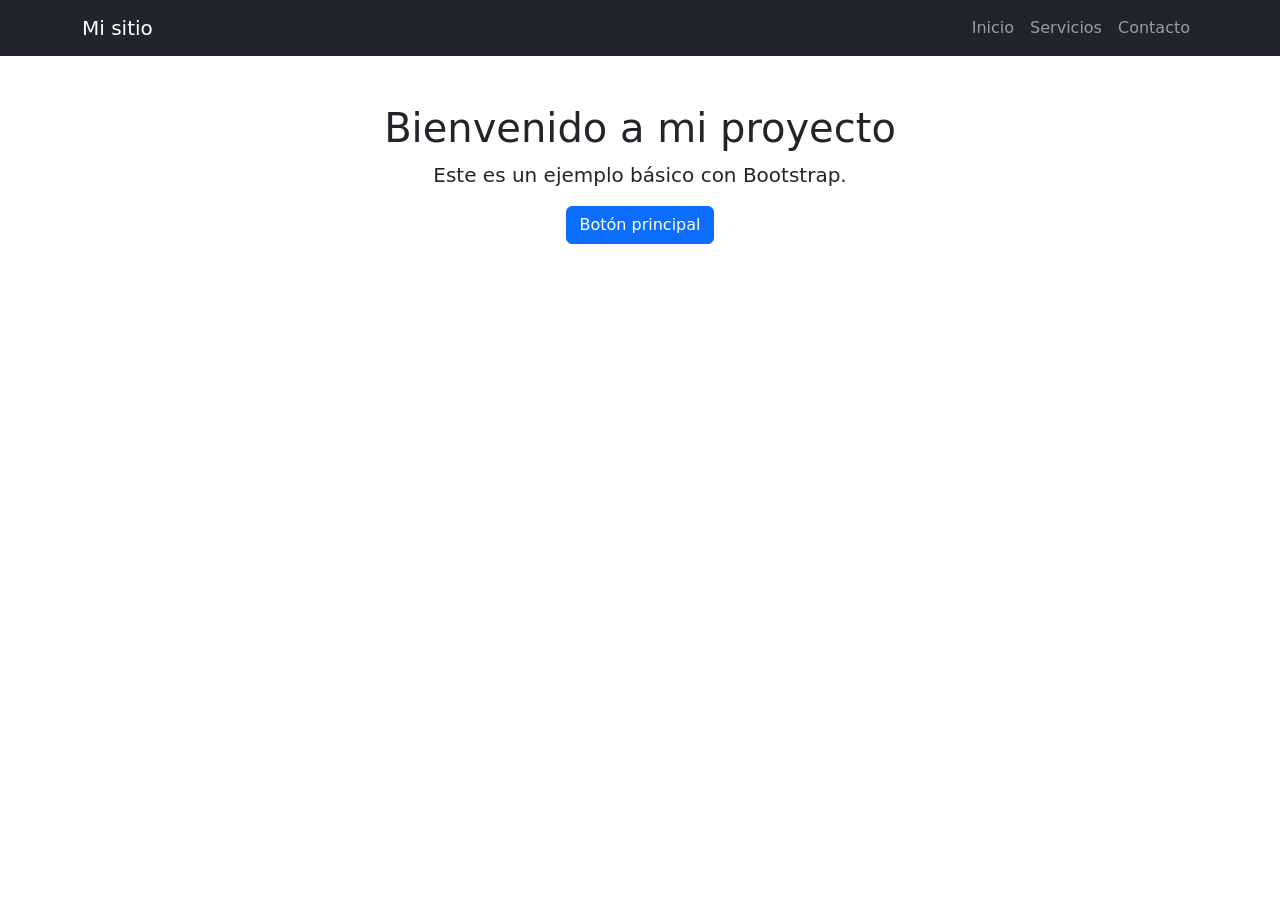
==== primerproyectobootstrap/index.html @ 50a671c4 "no message" ====
<!DOCTYPE html>
<html lang="es">
  <head>
    <meta charset="UTF-8" />
    <meta name="viewport" content="width=device-width, initial-scale=1.0" />
    <title>Mi proyecto Bootstrap</title>
    <link rel="stylesheet" href="./css/bootstrap.min.css" />
  </head>
  <body>
    <nav class="navbar navbar-expand-lg navbar-dark bg-dark">
      <div class="container">
        <a class="navbar-brand" href="#">Mi sitio</a>
        <button class="navbar-toggler" type="button" data-bs-toggle="collapse" data-bs-target="#navbarNav">
          <span class="navbar-toggler-icon"></span>
        </button>
        <div class="collapse navbar-collapse" id="navbarNav">
          <ul class="navbar-nav ms-auto">
            <li class="nav-item"><a class="nav-link" href="#">Inicio</a></li>
            <li class="nav-item"><a class="nav-link" href="#">Servicios</a></li>
            <li class="nav-item"><a class="nav-link" href="#">Contacto</a></li>
          </ul>
        </div>
      </div>
    </nav>

    <main class="container my-5">
      <div class="row">
        <div class="col-12 text-center">
          <h1>Bienvenido a mi proyecto</h1>
          <p class="lead">Este es un ejemplo básico con Bootstrap.</p>
          <button class="btn btn-primary">Botón principal</button>
        </div>
      </div>
    </main>

    <script src="./js/bootstrap.bundle.min.js"></script>
  </body>
</html>
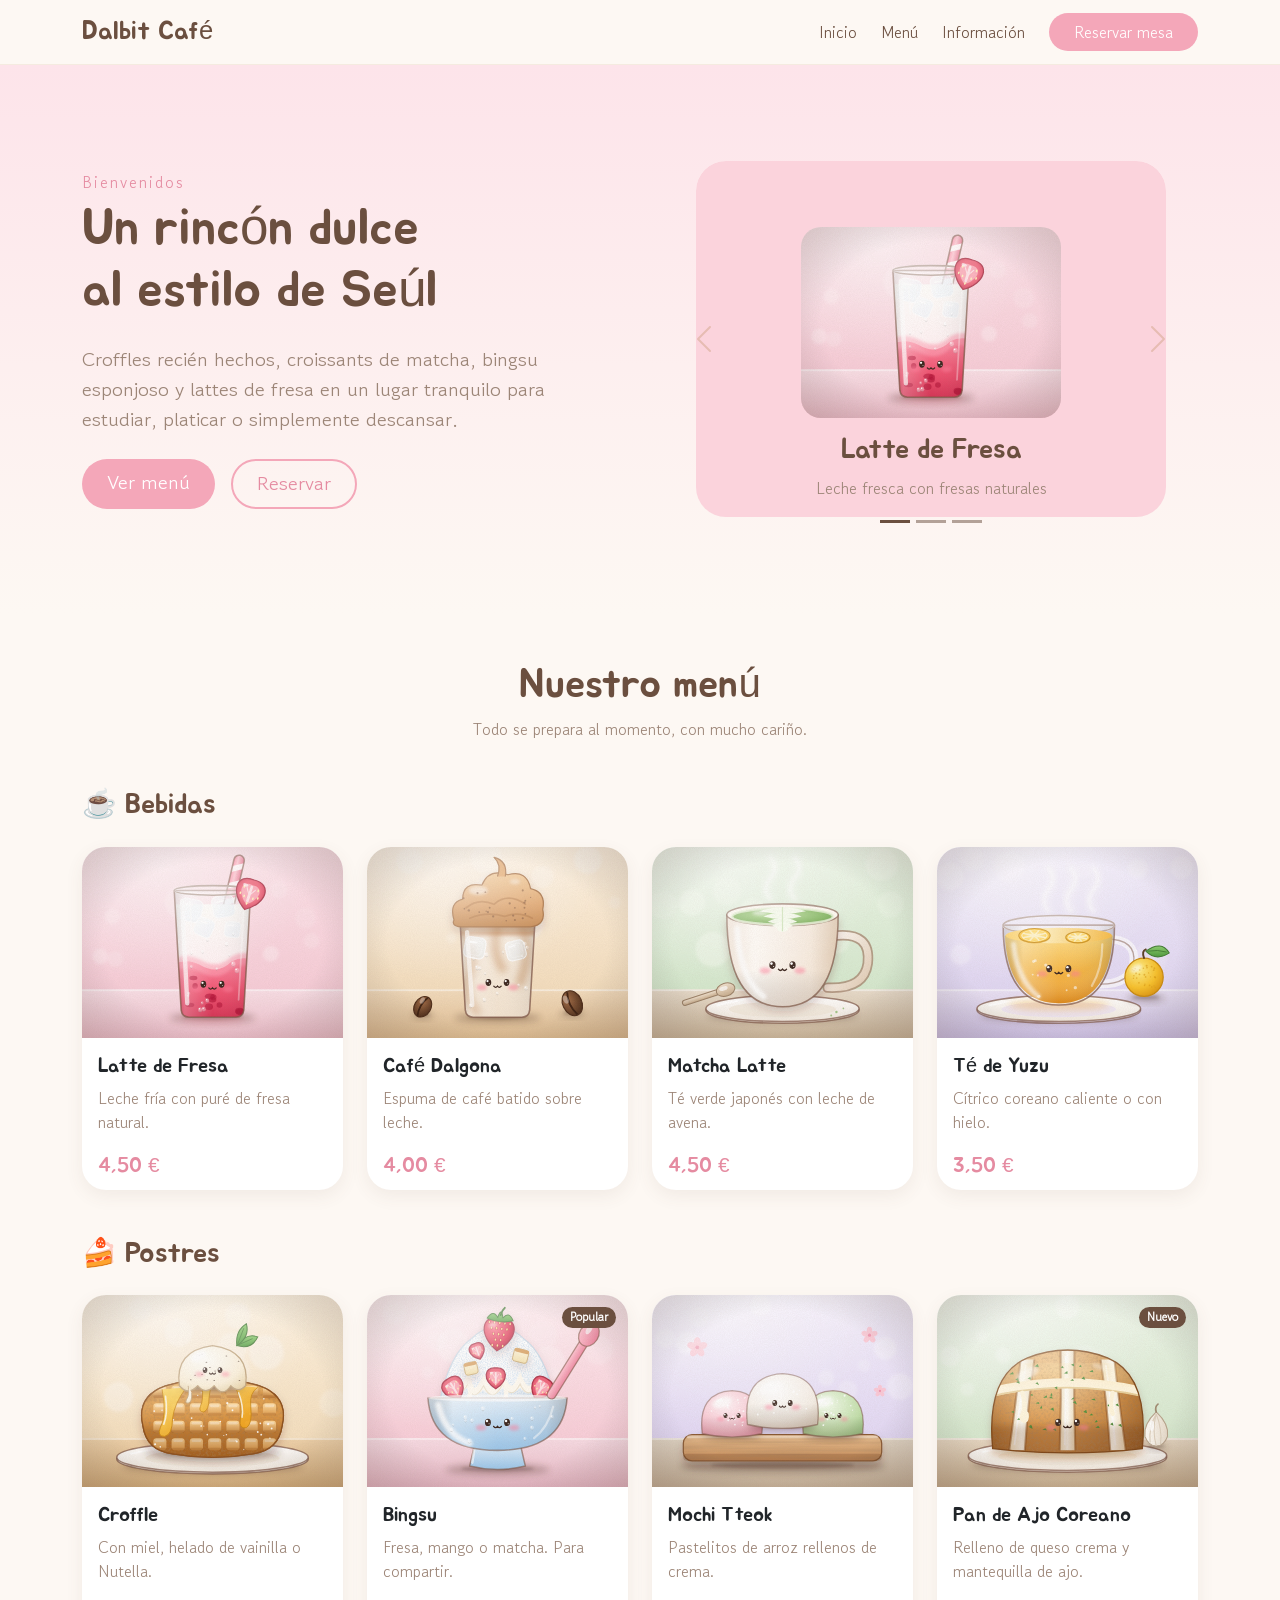
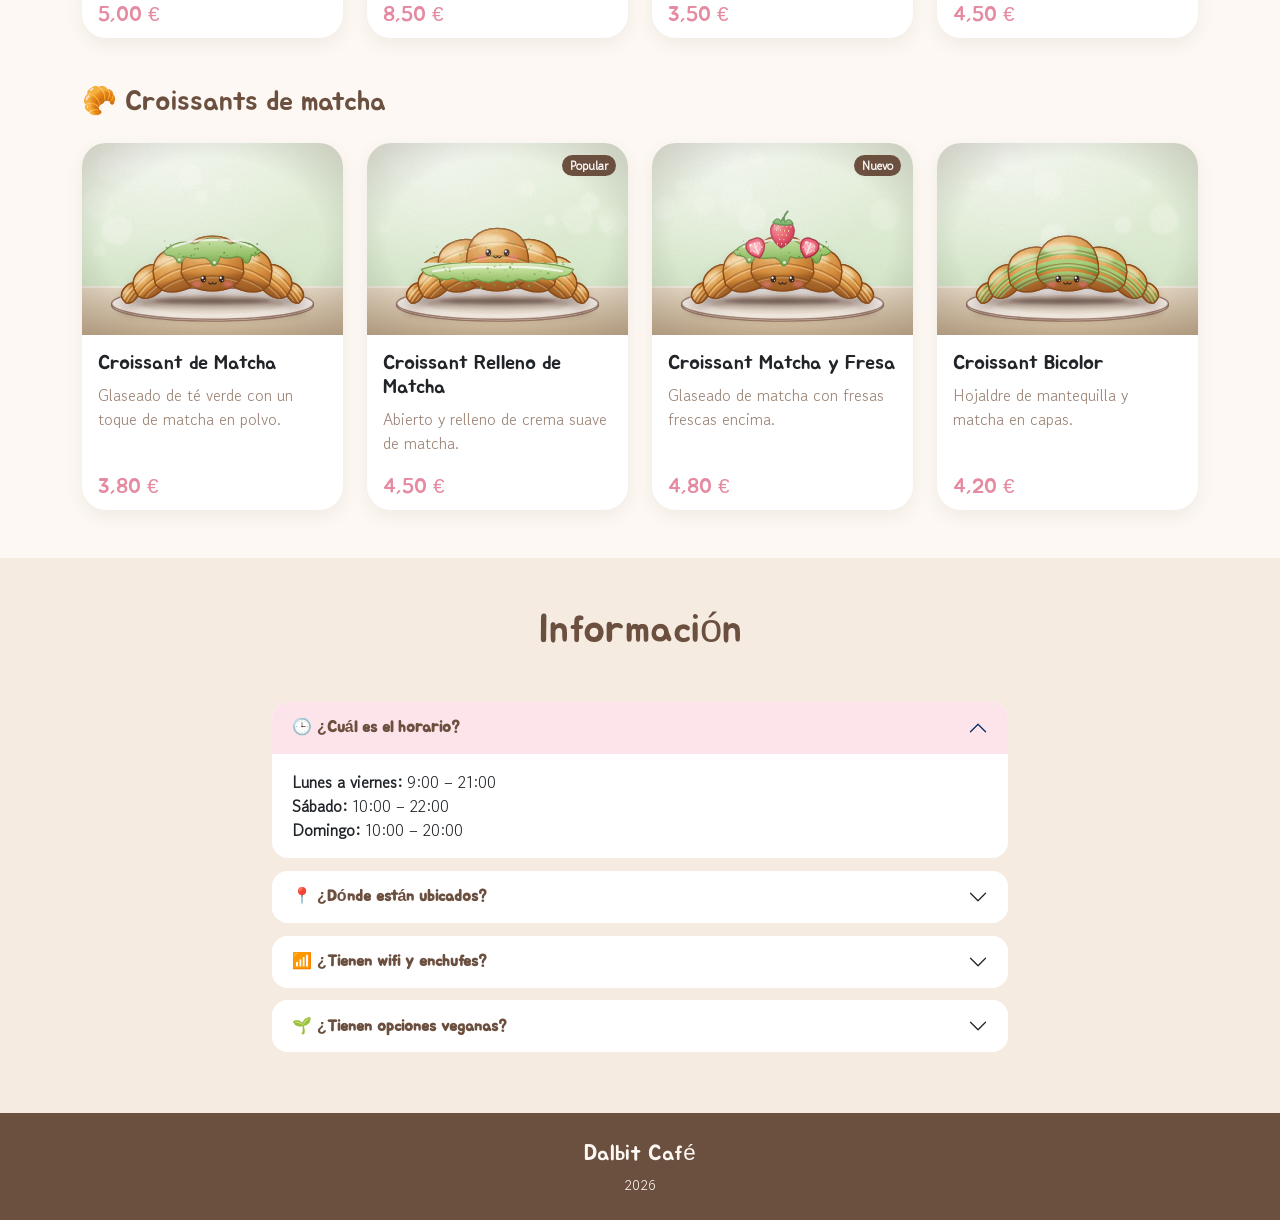
==== commit 6f1fb8cc: "Página de la cafetería Dalbit Café con Bootstrap - Nueva página: navbar, carrusel, menú en cards, ac" ====
--- a/primerproyectobootstrap/index.html
+++ b/primerproyectobootstrap/index.html
@@ -1,38 +1,391 @@
 <!DOCTYPE html>
 <html lang="es">
-  <head>
-    <meta charset="UTF-8" />
-    <meta name="viewport" content="width=device-width, initial-scale=1.0" />
-    <title>Mi proyecto Bootstrap</title>
-    <link rel="stylesheet" href="./css/bootstrap.min.css" />
-  </head>
-  <body>
-    <nav class="navbar navbar-expand-lg navbar-dark bg-dark">
-      <div class="container">
-        <a class="navbar-brand" href="#">Mi sitio</a>
-        <button class="navbar-toggler" type="button" data-bs-toggle="collapse" data-bs-target="#navbarNav">
-          <span class="navbar-toggler-icon"></span>
-        </button>
-        <div class="collapse navbar-collapse" id="navbarNav">
-          <ul class="navbar-nav ms-auto">
-            <li class="nav-item"><a class="nav-link" href="#">Inicio</a></li>
-            <li class="nav-item"><a class="nav-link" href="#">Servicios</a></li>
-            <li class="nav-item"><a class="nav-link" href="#">Contacto</a></li>
-          </ul>
-        </div>
-      </div>
-    </nav>
-
-    <main class="container my-5">
-      <div class="row">
-        <div class="col-12 text-center">
-          <h1>Bienvenido a mi proyecto</h1>
-          <p class="lead">Este es un ejemplo básico con Bootstrap.</p>
-          <button class="btn btn-primary">Botón principal</button>
-        </div>
-      </div>
-    </main>
-
-    <script src="./js/bootstrap.bundle.min.js"></script>
-  </body>
+<head>
+  <meta charset="UTF-8">
+  <meta name="viewport" content="width=device-width, initial-scale=1">
+  <title>Dalbit Café</title>
+
+  <!-- Fuentes de Google -->
+  <link rel="preconnect" href="https://fonts.googleapis.com">
+  <link rel="preconnect" href="https://fonts.gstatic.com" crossorigin>
+  <link href="https://fonts.googleapis.com/css2?family=Gowun+Dodum&family=Jua&display=swap" rel="stylesheet">
+
+  <!-- Bootstrap (archivo local) y mis estilos -->
+  <link rel="stylesheet" href="css/bootstrap.min.css">
+  <link rel="stylesheet" href="css/style.css">
+</head>
+<body>
+
+  <!-- ========== MENÚ DE NAVEGACIÓN ========== -->
+  <nav class="navbar navbar-expand-lg sticky-top navbar-cafe">
+    <div class="container">
+      <a class="navbar-brand" href="#inicio">
+        <span class="logo">Dalbit Café</span>
+      </a>
+
+      <button class="navbar-toggler" type="button" data-bs-toggle="collapse" data-bs-target="#menuPrincipal">
+        <span class="navbar-toggler-icon"></span>
+      </button>
+
+      <div class="collapse navbar-collapse" id="menuPrincipal">
+        <ul class="navbar-nav ms-auto align-items-lg-center gap-lg-2">
+          <li class="nav-item"><a class="nav-link" href="#inicio">Inicio</a></li>
+          <li class="nav-item"><a class="nav-link" href="#menu">Menú</a></li>
+          <li class="nav-item"><a class="nav-link" href="#info">Información</a></li>
+          <li class="nav-item">
+            <button class="btn btn-rosa ms-lg-2" data-bs-toggle="modal" data-bs-target="#modalReserva">
+              Reservar mesa
+            </button>
+          </li>
+        </ul>
+      </div>
+    </div>
+  </nav>
+
+  <!-- ========== PORTADA ========== -->
+  <header id="inicio" class="portada">
+    <div class="container">
+      <div class="row align-items-center g-5">
+        <div class="col-12 col-lg-6 text-center text-lg-start">
+          <p class="etiqueta">Bienvenidos</p>
+          <h1 class="titulo-portada">Un rincón dulce<br>al estilo de Seúl</h1>
+          <p class="lead texto-suave my-4">
+            Croffles recién hechos, croissants de matcha, bingsu esponjoso y lattes de fresa
+            en un lugar tranquilo para estudiar, platicar o simplemente descansar.
+          </p>
+          <div class="d-flex gap-3 justify-content-center justify-content-lg-start">
+            <a href="#menu" class="btn btn-rosa btn-lg">Ver menú</a>
+            <button class="btn btn-borde btn-lg" data-bs-toggle="modal" data-bs-target="#modalReserva">
+              Reservar
+            </button>
+          </div>
+        </div>
+
+        <!-- Carrusel de platillos -->
+        <div class="col-12 col-lg-6">
+          <div id="carruselPlatillos" class="carousel slide carousel-fade" data-bs-ride="carousel">
+            <div class="carousel-indicators">
+              <button type="button" data-bs-target="#carruselPlatillos" data-bs-slide-to="0" class="active"></button>
+              <button type="button" data-bs-target="#carruselPlatillos" data-bs-slide-to="1"></button>
+              <button type="button" data-bs-target="#carruselPlatillos" data-bs-slide-to="2"></button>
+            </div>
+
+            <div class="carousel-inner">
+              <div class="carousel-item active">
+                <div class="slide slide-rosa">
+                  <img src="img/latte-fresa.svg" class="slide-img" alt="Latte de fresa">
+                  <h3>Latte de Fresa</h3>
+                  <p>Leche fresca con fresas naturales</p>
+                </div>
+              </div>
+              <div class="carousel-item">
+                <div class="slide slide-verde">
+                  <img src="img/matcha-latte.svg" class="slide-img" alt="Matcha latte">
+                  <h3>Matcha Latte</h3>
+                  <p>Té verde con leche y espuma suave</p>
+                </div>
+              </div>
+              <div class="carousel-item">
+                <div class="slide slide-crema">
+                  <img src="img/croffle.svg" class="slide-img" alt="Croffle">
+                  <h3>Croffle de Miel</h3>
+                  <p>Croissant en waflera con miel y helado</p>
+                </div>
+              </div>
+            </div>
+
+            <button class="carousel-control-prev" type="button" data-bs-target="#carruselPlatillos" data-bs-slide="prev">
+              <span class="carousel-control-prev-icon"></span>
+            </button>
+            <button class="carousel-control-next" type="button" data-bs-target="#carruselPlatillos" data-bs-slide="next">
+              <span class="carousel-control-next-icon"></span>
+            </button>
+          </div>
+        </div>
+      </div>
+    </div>
+  </header>
+
+  <!-- ========== MENÚ ========== -->
+  <section id="menu" class="py-5">
+    <div class="container">
+      <div class="text-center mb-5">
+        <h2 class="titulo-seccion">Nuestro menú</h2>
+        <p class="texto-suave">Todo se prepara al momento, con mucho cariño.</p>
+      </div>
+
+      <!-- Bebidas -->
+      <h3 class="categoria">☕ Bebidas</h3>
+      <div class="row row-cols-1 row-cols-sm-2 row-cols-lg-4 g-4 mb-5">
+        <div class="col">
+          <div class="card tarjeta h-100">
+            <img src="img/latte-fresa.svg" class="card-img-top" alt="Latte de fresa">
+            <div class="card-body">
+              <h5 class="card-title">Latte de Fresa</h5>
+              <p class="card-text texto-suave">Leche fría con puré de fresa natural.</p>
+            </div>
+            <div class="card-footer"><span class="precio">4,50 €</span></div>
+          </div>
+        </div>
+        <div class="col">
+          <div class="card tarjeta h-100">
+            <img src="img/cafe-dalgona.svg" class="card-img-top" alt="Café dalgona">
+            <div class="card-body">
+              <h5 class="card-title">Café Dalgona</h5>
+              <p class="card-text texto-suave">Espuma de café batido sobre leche.</p>
+            </div>
+            <div class="card-footer"><span class="precio">4,00 €</span></div>
+          </div>
+        </div>
+        <div class="col">
+          <div class="card tarjeta h-100">
+            <img src="img/matcha-latte.svg" class="card-img-top" alt="Matcha latte">
+            <div class="card-body">
+              <h5 class="card-title">Matcha Latte</h5>
+              <p class="card-text texto-suave">Té verde japonés con leche de avena.</p>
+            </div>
+            <div class="card-footer"><span class="precio">4,50 €</span></div>
+          </div>
+        </div>
+        <div class="col">
+          <div class="card tarjeta h-100">
+            <img src="img/te-yuzu.svg" class="card-img-top" alt="Té de yuzu">
+            <div class="card-body">
+              <h5 class="card-title">Té de Yuzu</h5>
+              <p class="card-text texto-suave">Cítrico coreano caliente o con hielo.</p>
+            </div>
+            <div class="card-footer"><span class="precio">3,50 €</span></div>
+          </div>
+        </div>
+      </div>
+
+      <!-- Postres -->
+      <h3 class="categoria">🍰 Postres</h3>
+      <div class="row row-cols-1 row-cols-sm-2 row-cols-lg-4 g-4">
+        <div class="col">
+          <div class="card tarjeta h-100">
+            <img src="img/croffle.svg" class="card-img-top" alt="Croffle">
+            <div class="card-body">
+              <h5 class="card-title">Croffle</h5>
+              <p class="card-text texto-suave">Con miel, helado de vainilla o Nutella.</p>
+            </div>
+            <div class="card-footer"><span class="precio">5,00 €</span></div>
+          </div>
+        </div>
+        <div class="col">
+          <div class="card tarjeta h-100">
+            <span class="badge insignia">Popular</span>
+            <img src="img/bingsu.svg" class="card-img-top" alt="Bingsu">
+            <div class="card-body">
+              <h5 class="card-title">Bingsu</h5>
+              <p class="card-text texto-suave">Fresa, mango o matcha. Para compartir.</p>
+            </div>
+            <div class="card-footer"><span class="precio">8,50 €</span></div>
+          </div>
+        </div>
+        <div class="col">
+          <div class="card tarjeta h-100">
+            <img src="img/mochi-tteok.svg" class="card-img-top" alt="Mochi tteok">
+            <div class="card-body">
+              <h5 class="card-title">Mochi Tteok</h5>
+              <p class="card-text texto-suave">Pastelitos de arroz rellenos de crema.</p>
+            </div>
+            <div class="card-footer"><span class="precio">3,50 €</span></div>
+          </div>
+        </div>
+        <div class="col">
+          <div class="card tarjeta h-100">
+            <span class="badge insignia">Nuevo</span>
+            <img src="img/pan-ajo.svg" class="card-img-top" alt="Pan de ajo coreano">
+            <div class="card-body">
+              <h5 class="card-title">Pan de Ajo Coreano</h5>
+              <p class="card-text texto-suave">Relleno de queso crema y mantequilla de ajo.</p>
+            </div>
+            <div class="card-footer"><span class="precio">4,50 €</span></div>
+          </div>
+        </div>
+      </div>
+      <!-- Croissants de matcha -->
+      <h3 class="categoria mt-5">🥐 Croissants de matcha</h3>
+      <div class="row row-cols-1 row-cols-sm-2 row-cols-lg-4 g-4">
+        <div class="col">
+          <div class="card tarjeta h-100">
+            <img src="img/croissant-matcha.svg" class="card-img-top" alt="Croissant de Matcha">
+            <div class="card-body">
+              <h5 class="card-title">Croissant de Matcha</h5>
+              <p class="card-text texto-suave">Glaseado de té verde con un toque de matcha en polvo.</p>
+            </div>
+            <div class="card-footer"><span class="precio">3,80 €</span></div>
+          </div>
+        </div>
+        <div class="col">
+          <div class="card tarjeta h-100">
+            <span class="badge insignia">Popular</span>
+            <img src="img/croissant-crema-matcha.svg" class="card-img-top" alt="Croissant Relleno de Matcha">
+            <div class="card-body">
+              <h5 class="card-title">Croissant Relleno de Matcha</h5>
+              <p class="card-text texto-suave">Abierto y relleno de crema suave de matcha.</p>
+            </div>
+            <div class="card-footer"><span class="precio">4,50 €</span></div>
+          </div>
+        </div>
+        <div class="col">
+          <div class="card tarjeta h-100">
+            <span class="badge insignia">Nuevo</span>
+            <img src="img/croissant-matcha-fresa.svg" class="card-img-top" alt="Croissant Matcha y Fresa">
+            <div class="card-body">
+              <h5 class="card-title">Croissant Matcha y Fresa</h5>
+              <p class="card-text texto-suave">Glaseado de matcha con fresas frescas encima.</p>
+            </div>
+            <div class="card-footer"><span class="precio">4,80 €</span></div>
+          </div>
+        </div>
+        <div class="col">
+          <div class="card tarjeta h-100">
+            <img src="img/croissant-bicolor.svg" class="card-img-top" alt="Croissant Bicolor">
+            <div class="card-body">
+              <h5 class="card-title">Croissant Bicolor</h5>
+              <p class="card-text texto-suave">Hojaldre de mantequilla y matcha en capas.</p>
+            </div>
+            <div class="card-footer"><span class="precio">4,20 €</span></div>
+          </div>
+        </div>
+      </div>
+    </div>
+  </section>
+
+  <!-- ========== HORARIOS Y PREGUNTAS ========== -->
+  <section id="info" class="py-5 seccion-clara">
+    <div class="container">
+      <div class="text-center mb-5">
+        <h2 class="titulo-seccion">Información</h2>
+      </div>
+
+      <div class="row justify-content-center">
+        <div class="col-12 col-lg-8">
+          <div class="accordion" id="acordeonInfo">
+
+            <div class="accordion-item">
+              <h2 class="accordion-header">
+                <button class="accordion-button" type="button" data-bs-toggle="collapse" data-bs-target="#info1">
+                  🕒 ¿Cuál es el horario?
+                </button>
+              </h2>
+              <div id="info1" class="accordion-collapse collapse show" data-bs-parent="#acordeonInfo">
+                <div class="accordion-body">
+                  <ul class="list-unstyled mb-0">
+                    <li><strong>Lunes a viernes:</strong> 9:00 – 21:00</li>
+                    <li><strong>Sábado:</strong> 10:00 – 22:00</li>
+                    <li><strong>Domingo:</strong> 10:00 – 20:00</li>
+                  </ul>
+                </div>
+              </div>
+            </div>
+
+            <div class="accordion-item">
+              <h2 class="accordion-header">
+                <button class="accordion-button collapsed" type="button" data-bs-toggle="collapse" data-bs-target="#info2">
+                  📍 ¿Dónde están ubicados?
+                </button>
+              </h2>
+              <div id="info2" class="accordion-collapse collapse" data-bs-parent="#acordeonInfo">
+                <div class="accordion-body">
+                  Calle de las Flores 24, a dos cuadras del parque central.
+                </div>
+              </div>
+            </div>
+
+            <div class="accordion-item">
+              <h2 class="accordion-header">
+                <button class="accordion-button collapsed" type="button" data-bs-toggle="collapse" data-bs-target="#info3">
+                  📶 ¿Tienen wifi y enchufes?
+                </button>
+              </h2>
+              <div id="info3" class="accordion-collapse collapse" data-bs-parent="#acordeonInfo">
+                <div class="accordion-body">
+                  ¡Sí! Wifi gratis y enchufes en casi todas las mesas. Ideal para estudiar.
+                </div>
+              </div>
+            </div>
+
+            <div class="accordion-item">
+              <h2 class="accordion-header">
+                <button class="accordion-button collapsed" type="button" data-bs-toggle="collapse" data-bs-target="#info4">
+                  🌱 ¿Tienen opciones veganas?
+                </button>
+              </h2>
+              <div id="info4" class="accordion-collapse collapse" data-bs-parent="#acordeonInfo">
+                <div class="accordion-body">
+                  Todas las bebidas se pueden pedir con leche de avena o almendra sin costo extra.
+                </div>
+              </div>
+            </div>
+
+          </div>
+        </div>
+      </div>
+    </div>
+  </section>
+
+  <!-- ========== PIE DE PÁGINA ========== -->
+  <footer class="pie text-center py-4">
+    <p class="logo mb-1">Dalbit Café</p>
+    <p class="mb-0 small">2026</p>
+  </footer>
+
+  <!-- ========== MODAL: RESERVAR MESA ========== -->
+  <div class="modal fade" id="modalReserva" tabindex="-1">
+    <div class="modal-dialog modal-dialog-centered">
+      <div class="modal-content">
+        <div class="modal-header">
+          <h5 class="modal-title">Reservar mesa 🌸</h5>
+          <button type="button" class="btn-close" data-bs-dismiss="modal"></button>
+        </div>
+
+        <form id="formReserva">
+          <div class="modal-body">
+            <div class="mb-3">
+              <label for="nombre" class="form-label">Nombre</label>
+              <input type="text" class="form-control" id="nombre" required>
+            </div>
+            <div class="row g-3 mb-3">
+              <div class="col-6">
+                <label for="fecha" class="form-label">Fecha</label>
+                <input type="date" class="form-control" id="fecha" required>
+              </div>
+              <div class="col-6">
+                <label for="hora" class="form-label">Hora</label>
+                <input type="time" class="form-control" id="hora" required>
+              </div>
+            </div>
+            <div class="mb-3">
+              <label for="personas" class="form-label">Personas</label>
+              <select class="form-select" id="personas">
+                <option>1</option>
+                <option selected>2</option>
+                <option>3</option>
+                <option>4</option>
+                <option>5 o más</option>
+              </select>
+            </div>
+
+            <!-- Mensaje de confirmación (oculto al inicio) -->
+            <div id="mensajeOk" class="alert alert-success d-none mb-0">
+              ¡Listo! Tu mesa quedó reservada. ¡Gracias! 💗
+            </div>
+          </div>
+
+          <div class="modal-footer">
+            <button type="button" class="btn btn-borde" data-bs-dismiss="modal">Cancelar</button>
+            <button type="submit" class="btn btn-rosa">Confirmar</button>
+          </div>
+        </form>
+      </div>
+    </div>
+  </div>
+
+  <!-- JavaScript de Bootstrap (archivo local) y el mío -->
+  <script src="js/bootstrap.bundle.min.js"></script>
+  <script src="js/main.js"></script>
+</body>
 </html>
--- a/primerproyectobootstrap/css/style.css
+++ b/primerproyectobootstrap/css/style.css
@@ -0,0 +1,239 @@
+/* ===== COLORES DE LA CAFETERÍA ===== */
+:root {
+  --crema: #fdf8f3;
+  --crema-oscuro: #f5ebe0;
+  --rosa: #f4a7b9;
+  --rosa-oscuro: #e58ba1;
+  --rosa-claro: #fde4ea;
+  --verde-claro: #e3f0e1;
+  --lila-claro: #ece6f7;
+  --amarillo-claro: #fbf0d9;
+  --cafe: #6b4f3f;
+  --cafe-suave: #9c8577;
+}
+
+/* ===== GENERAL ===== */
+body {
+  background-color: var(--crema);
+  color: var(--cafe);
+  font-family: "Gowun Dodum", sans-serif;
+}
+
+h1, h2, h3, h4, h5, .logo {
+  font-family: "Jua", sans-serif;
+  font-weight: normal;
+}
+
+.texto-suave {
+  color: var(--cafe-suave);
+}
+
+/* Texto pequeño en rosa arriba de los títulos */
+.etiqueta {
+  color: var(--rosa-oscuro);
+  letter-spacing: 2px;
+  margin-bottom: 0.3rem;
+}
+
+.titulo-seccion {
+  font-size: 2.5rem;
+}
+
+/* ===== BOTONES ===== */
+.btn-rosa {
+  background-color: var(--rosa);
+  color: white;
+  border-radius: 50px;
+  padding-left: 1.5rem;
+  padding-right: 1.5rem;
+}
+
+.btn-rosa:hover {
+  background-color: var(--rosa-oscuro);
+  color: white;
+}
+
+.btn-borde {
+  border: 2px solid var(--rosa);
+  color: var(--rosa-oscuro);
+  border-radius: 50px;
+  padding-left: 1.5rem;
+  padding-right: 1.5rem;
+}
+
+.btn-borde:hover {
+  background-color: var(--rosa-claro);
+  color: var(--rosa-oscuro);
+}
+
+/* ===== NAVBAR ===== */
+.navbar-cafe {
+  background-color: rgba(253, 248, 243, 0.92);
+  border-bottom: 1px solid var(--crema-oscuro);
+}
+
+.navbar-cafe .logo {
+  font-size: 1.6rem;
+  color: var(--cafe);
+}
+
+.navbar-cafe .nav-link {
+  color: var(--cafe);
+}
+
+.navbar-cafe .nav-link:hover {
+  color: var(--rosa-oscuro);
+}
+
+/* ===== PORTADA ===== */
+.portada {
+  padding: 4rem 0;
+  background: linear-gradient(180deg, var(--rosa-claro), var(--crema));
+}
+
+.titulo-portada {
+  font-size: 3.2rem;
+  line-height: 1.2;
+}
+
+/* ===== CARRUSEL ===== */
+.carousel-inner {
+  border-radius: 30px;
+}
+
+.slide {
+  height: 420px;
+  border-radius: 30px;
+  display: flex;
+  flex-direction: column;
+  align-items: center;
+  justify-content: center;
+  text-align: center;
+  padding: 2rem;
+}
+
+.slide-img {
+  width: 260px;
+  max-width: 80%;
+  border-radius: 20px;
+  margin-bottom: 1rem;
+}
+
+.slide p {
+  color: var(--cafe-suave);
+}
+
+.slide-rosa  { background-color: #fbd3dc; }
+.slide-verde { background-color: #d4e8d0; }
+.slide-crema { background-color: #f6e3c6; }
+
+/* Flechas e indicadores en color café */
+.carousel-control-prev-icon,
+.carousel-control-next-icon {
+  filter: invert(35%) sepia(20%) saturate(500%) hue-rotate(340deg);
+}
+
+.carousel-indicators [data-bs-target] {
+  background-color: var(--cafe);
+}
+
+/* ===== MENÚ ===== */
+.categoria {
+  margin-bottom: 1.5rem;
+}
+
+.tarjeta {
+  border: none;
+  border-radius: 24px;
+  overflow: hidden;
+  box-shadow: 0 6px 18px rgba(107, 79, 63, 0.08);
+  transition: transform 0.2s;
+}
+
+.tarjeta:hover {
+  transform: translateY(-6px);
+}
+
+
+.tarjeta .card-footer {
+  background: none;
+  border: none;
+  padding-top: 0;
+}
+
+.precio {
+  font-family: "Jua", sans-serif;
+  font-size: 1.3rem;
+  color: var(--rosa-oscuro);
+}
+
+/* Etiqueta "Popular" / "Nuevo" */
+.insignia {
+  position: absolute;
+  top: 12px;
+  right: 12px;
+  background-color: var(--cafe);
+  border-radius: 50px;
+}
+
+/* ===== INFORMACIÓN (ACORDEÓN) ===== */
+.seccion-clara {
+  background-color: var(--crema-oscuro);
+}
+
+.accordion-item {
+  border: none;
+  border-radius: 16px !important;
+  margin-bottom: 0.8rem;
+  overflow: hidden;
+}
+
+.accordion-button {
+  color: var(--cafe);
+  font-weight: bold;
+}
+
+.accordion-button:not(.collapsed) {
+  background-color: var(--rosa-claro);
+  color: var(--cafe);
+  box-shadow: none;
+}
+
+.accordion-button:focus {
+  box-shadow: none;
+}
+
+/* ===== MODAL ===== */
+.modal-content {
+  border: none;
+  border-radius: 24px;
+  background-color: var(--crema);
+}
+
+.form-control:focus,
+.form-select:focus {
+  border-color: var(--rosa);
+  box-shadow: 0 0 0 0.2rem var(--rosa-claro);
+}
+
+/* ===== PIE DE PÁGINA ===== */
+.pie {
+  background-color: var(--cafe);
+  color: var(--crema);
+}
+
+.pie .logo {
+  font-size: 1.4rem;
+}
+
+
+/* ===== CELULAR ===== */
+@media (max-width: 576px) {
+  .titulo-portada {
+    font-size: 2.3rem;
+  }
+
+  .slide {
+    height: 340px;
+  }
+}
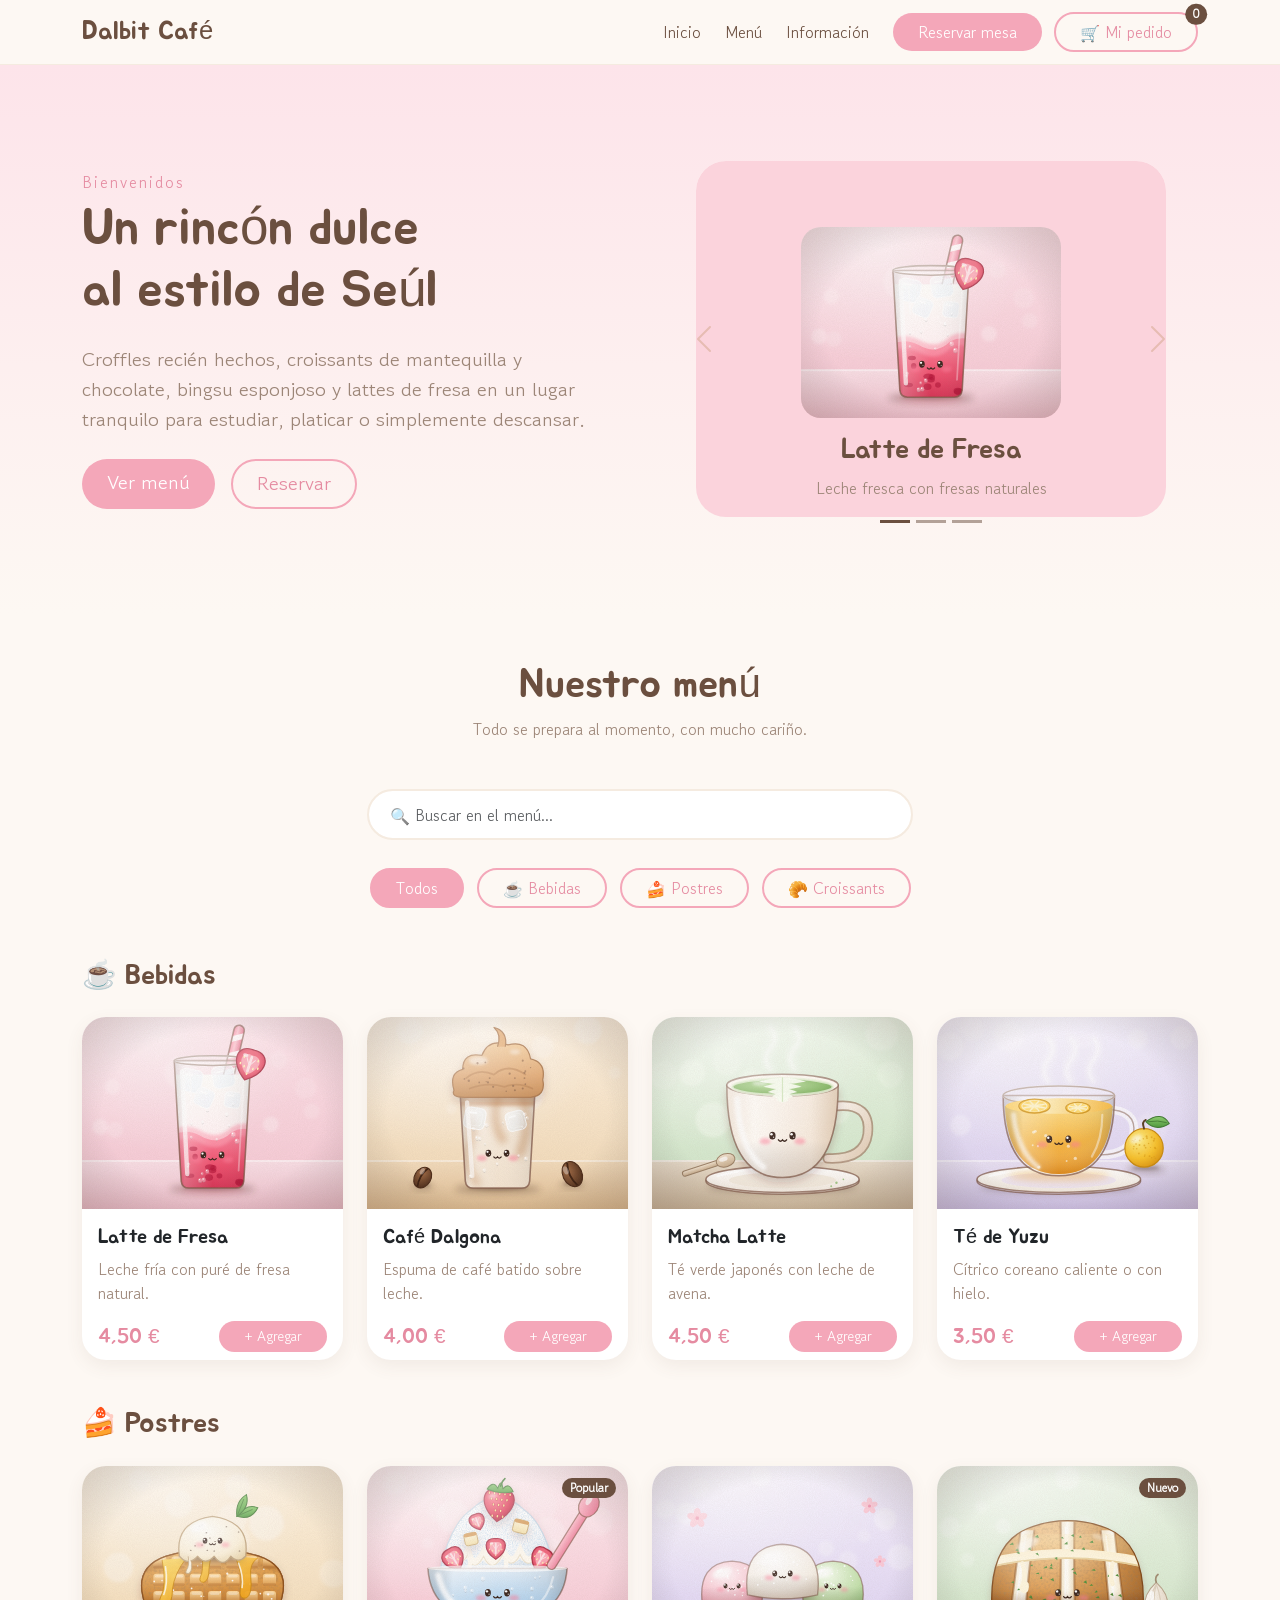
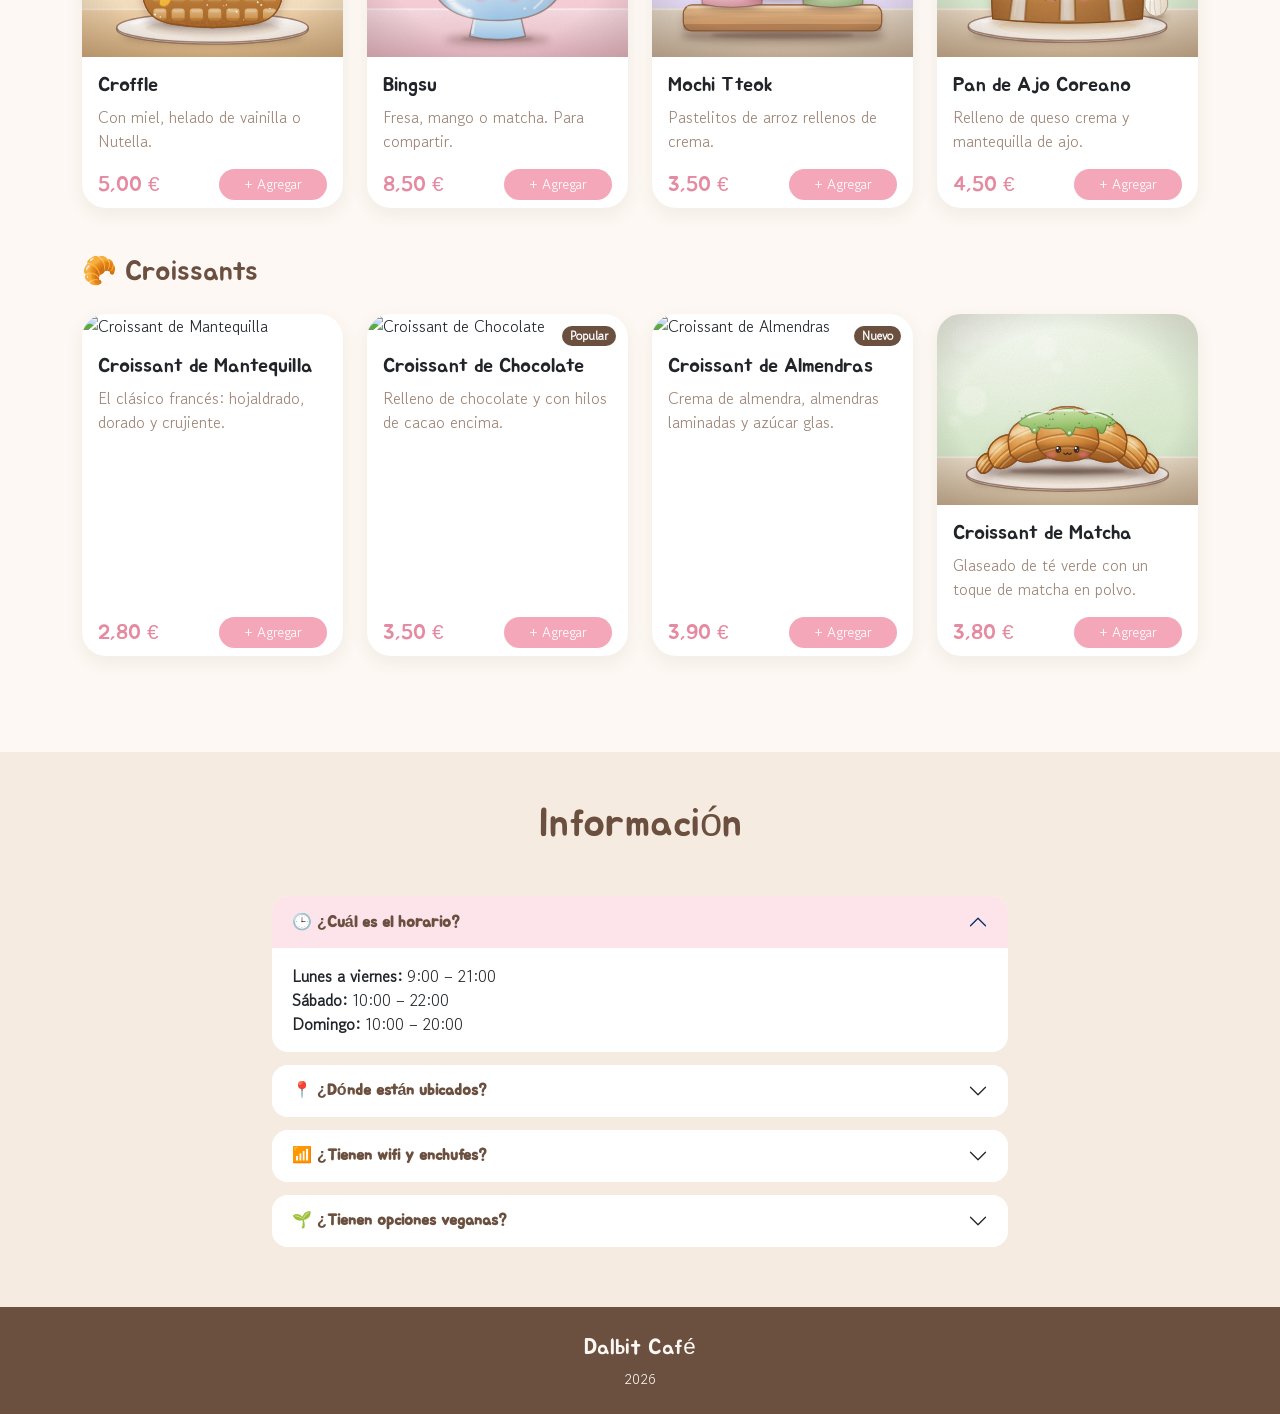
==== commit c7410255: "jeje" ====
--- a/primerproyectobootstrap/index.html
+++ b/primerproyectobootstrap/index.html
@@ -37,6 +37,13 @@
               Reservar mesa
             </button>
           </li>
+          <li class="nav-item">
+            <!-- Botón del carrito: abre el panel lateral -->
+            <button class="btn btn-borde position-relative ms-lg-1 mt-2 mt-lg-0" data-bs-toggle="offcanvas" data-bs-target="#panelCarrito">
+              🛒 Mi pedido
+              <span class="position-absolute top-0 start-100 translate-middle badge rounded-pill contador numero-carrito">0</span>
+            </button>
+          </li>
         </ul>
       </div>
     </div>
@@ -50,7 +57,7 @@
           <p class="etiqueta">Bienvenidos</p>
           <h1 class="titulo-portada">Un rincón dulce<br>al estilo de Seúl</h1>
           <p class="lead texto-suave my-4">
-            Croffles recién hechos, croissants de matcha, bingsu esponjoso y lattes de fresa
+            Croffles recién hechos, croissants de mantequilla y chocolate, bingsu esponjoso y lattes de fresa
             en un lugar tranquilo para estudiar, platicar o simplemente descansar.
           </p>
           <div class="d-flex gap-3 justify-content-center justify-content-lg-start">
@@ -114,142 +121,36 @@
         <p class="texto-suave">Todo se prepara al momento, con mucho cariño.</p>
       </div>
 
-      <!-- Bebidas -->
-      <h3 class="categoria">☕ Bebidas</h3>
-      <div class="row row-cols-1 row-cols-sm-2 row-cols-lg-4 g-4 mb-5">
-        <div class="col">
-          <div class="card tarjeta h-100">
-            <img src="img/latte-fresa.svg" class="card-img-top" alt="Latte de fresa">
-            <div class="card-body">
-              <h5 class="card-title">Latte de Fresa</h5>
-              <p class="card-text texto-suave">Leche fría con puré de fresa natural.</p>
-            </div>
-            <div class="card-footer"><span class="precio">4,50 €</span></div>
-          </div>
-        </div>
-        <div class="col">
-          <div class="card tarjeta h-100">
-            <img src="img/cafe-dalgona.svg" class="card-img-top" alt="Café dalgona">
-            <div class="card-body">
-              <h5 class="card-title">Café Dalgona</h5>
-              <p class="card-text texto-suave">Espuma de café batido sobre leche.</p>
-            </div>
-            <div class="card-footer"><span class="precio">4,00 €</span></div>
-          </div>
-        </div>
-        <div class="col">
-          <div class="card tarjeta h-100">
-            <img src="img/matcha-latte.svg" class="card-img-top" alt="Matcha latte">
-            <div class="card-body">
-              <h5 class="card-title">Matcha Latte</h5>
-              <p class="card-text texto-suave">Té verde japonés con leche de avena.</p>
-            </div>
-            <div class="card-footer"><span class="precio">4,50 €</span></div>
-          </div>
-        </div>
-        <div class="col">
-          <div class="card tarjeta h-100">
-            <img src="img/te-yuzu.svg" class="card-img-top" alt="Té de yuzu">
-            <div class="card-body">
-              <h5 class="card-title">Té de Yuzu</h5>
-              <p class="card-text texto-suave">Cítrico coreano caliente o con hielo.</p>
-            </div>
-            <div class="card-footer"><span class="precio">3,50 €</span></div>
-          </div>
-        </div>
-      </div>
-
-      <!-- Postres -->
-      <h3 class="categoria">🍰 Postres</h3>
-      <div class="row row-cols-1 row-cols-sm-2 row-cols-lg-4 g-4">
-        <div class="col">
-          <div class="card tarjeta h-100">
-            <img src="img/croffle.svg" class="card-img-top" alt="Croffle">
-            <div class="card-body">
-              <h5 class="card-title">Croffle</h5>
-              <p class="card-text texto-suave">Con miel, helado de vainilla o Nutella.</p>
-            </div>
-            <div class="card-footer"><span class="precio">5,00 €</span></div>
-          </div>
-        </div>
-        <div class="col">
-          <div class="card tarjeta h-100">
-            <span class="badge insignia">Popular</span>
-            <img src="img/bingsu.svg" class="card-img-top" alt="Bingsu">
-            <div class="card-body">
-              <h5 class="card-title">Bingsu</h5>
-              <p class="card-text texto-suave">Fresa, mango o matcha. Para compartir.</p>
-            </div>
-            <div class="card-footer"><span class="precio">8,50 €</span></div>
-          </div>
-        </div>
-        <div class="col">
-          <div class="card tarjeta h-100">
-            <img src="img/mochi-tteok.svg" class="card-img-top" alt="Mochi tteok">
-            <div class="card-body">
-              <h5 class="card-title">Mochi Tteok</h5>
-              <p class="card-text texto-suave">Pastelitos de arroz rellenos de crema.</p>
-            </div>
-            <div class="card-footer"><span class="precio">3,50 €</span></div>
-          </div>
-        </div>
-        <div class="col">
-          <div class="card tarjeta h-100">
-            <span class="badge insignia">Nuevo</span>
-            <img src="img/pan-ajo.svg" class="card-img-top" alt="Pan de ajo coreano">
-            <div class="card-body">
-              <h5 class="card-title">Pan de Ajo Coreano</h5>
-              <p class="card-text texto-suave">Relleno de queso crema y mantequilla de ajo.</p>
-            </div>
-            <div class="card-footer"><span class="precio">4,50 €</span></div>
-          </div>
-        </div>
-      </div>
-      <!-- Croissants de matcha -->
-      <h3 class="categoria mt-5">🥐 Croissants de matcha</h3>
-      <div class="row row-cols-1 row-cols-sm-2 row-cols-lg-4 g-4">
-        <div class="col">
-          <div class="card tarjeta h-100">
-            <img src="img/croissant-matcha.svg" class="card-img-top" alt="Croissant de Matcha">
-            <div class="card-body">
-              <h5 class="card-title">Croissant de Matcha</h5>
-              <p class="card-text texto-suave">Glaseado de té verde con un toque de matcha en polvo.</p>
-            </div>
-            <div class="card-footer"><span class="precio">3,80 €</span></div>
-          </div>
-        </div>
-        <div class="col">
-          <div class="card tarjeta h-100">
-            <span class="badge insignia">Popular</span>
-            <img src="img/croissant-crema-matcha.svg" class="card-img-top" alt="Croissant Relleno de Matcha">
-            <div class="card-body">
-              <h5 class="card-title">Croissant Relleno de Matcha</h5>
-              <p class="card-text texto-suave">Abierto y relleno de crema suave de matcha.</p>
-            </div>
-            <div class="card-footer"><span class="precio">4,50 €</span></div>
-          </div>
-        </div>
-        <div class="col">
-          <div class="card tarjeta h-100">
-            <span class="badge insignia">Nuevo</span>
-            <img src="img/croissant-matcha-fresa.svg" class="card-img-top" alt="Croissant Matcha y Fresa">
-            <div class="card-body">
-              <h5 class="card-title">Croissant Matcha y Fresa</h5>
-              <p class="card-text texto-suave">Glaseado de matcha con fresas frescas encima.</p>
-            </div>
-            <div class="card-footer"><span class="precio">4,80 €</span></div>
-          </div>
-        </div>
-        <div class="col">
-          <div class="card tarjeta h-100">
-            <img src="img/croissant-bicolor.svg" class="card-img-top" alt="Croissant Bicolor">
-            <div class="card-body">
-              <h5 class="card-title">Croissant Bicolor</h5>
-              <p class="card-text texto-suave">Hojaldre de mantequilla y matcha en capas.</p>
-            </div>
-            <div class="card-footer"><span class="precio">4,20 €</span></div>
-          </div>
-        </div>
+      <!-- Buscador y botones de filtro -->
+      <div class="row justify-content-center mb-4">
+        <div class="col-12 col-md-6">
+          <input type="search" id="buscador" class="form-control buscador" placeholder="🔍 Buscar en el menú...">
+        </div>
+      </div>
+      <div class="text-center mb-5">
+        <button class="btn btn-borde btn-filtro activo" data-filtro="todos">Todos</button>
+        <button class="btn btn-borde btn-filtro" data-filtro="bebidas">☕ Bebidas</button>
+        <button class="btn btn-borde btn-filtro" data-filtro="postres">🍰 Postres</button>
+        <button class="btn btn-borde btn-filtro" data-filtro="croissants">🥐 Croissants</button>
+      </div>
+
+      <!-- Mensaje si la búsqueda no encuentra nada -->
+      <p id="sinResultados" class="text-center texto-suave d-none">No encontramos nada con ese nombre 🥲</p>
+
+      <!-- Las tarjetas las crea JavaScript con la lista "productos" de js/main.js -->
+      <div class="grupo" data-categoria="bebidas">
+        <h3 class="categoria">☕ Bebidas</h3>
+        <div class="row row-cols-1 row-cols-sm-2 row-cols-lg-4 g-4"></div>
+      </div>
+
+      <div class="grupo" data-categoria="postres">
+        <h3 class="categoria">🍰 Postres</h3>
+        <div class="row row-cols-1 row-cols-sm-2 row-cols-lg-4 g-4"></div>
+      </div>
+
+      <div class="grupo" data-categoria="croissants">
+        <h3 class="categoria">🥐 Croissants</h3>
+        <div class="row row-cols-1 row-cols-sm-2 row-cols-lg-4 g-4"></div>
       </div>
     </div>
   </section>
@@ -384,6 +285,156 @@
     </div>
   </div>
 
+  <!-- ========== PANEL LATERAL: CARRITO ========== -->
+  <div class="offcanvas offcanvas-end panel-carrito" tabindex="-1" id="panelCarrito">
+    <div class="offcanvas-header">
+      <h5 class="offcanvas-title">🛒 Mi pedido</h5>
+      <button id="btnVaciar" class="btn btn-sm btn-borde ms-auto me-2">🗑️ Vaciar</button>
+      <button type="button" class="btn-close m-0" data-bs-dismiss="offcanvas"></button>
+    </div>
+
+    <div class="offcanvas-body d-flex flex-column">
+      <!-- Aquí JavaScript pinta los productos -->
+      <ul id="listaCarrito" class="list-unstyled flex-grow-1"></ul>
+
+      <!-- Mensaje cuando no hay nada -->
+      <p id="carritoVacio" class="text-center texto-suave my-auto">
+        Tu pedido está vacío 🥺<br>Agrega algo rico del menú.
+      </p>
+
+      <div class="border-top pt-3">
+        <!-- Barra: cuánto falta para el envío gratis -->
+        <small id="textoEnvio" class="d-block texto-suave mb-1"></small>
+        <div class="progress mb-3" style="height: 8px;">
+          <div id="barraEnvio" class="progress-bar barra-envio" style="width: 0%;"></div>
+        </div>
+
+        <div class="d-flex justify-content-between mb-3">
+          <span class="fs-5">Subtotal</span>
+          <span id="total" class="precio">0,00 €</span>
+        </div>
+        <button id="btnFormalizar" class="btn btn-rosa w-100" disabled>
+          Formalizar pedido
+        </button>
+      </div>
+    </div>
+  </div>
+
+  <!-- ========== MODAL: FORMALIZAR PEDIDO ========== -->
+  <div class="modal fade" id="modalPedido" tabindex="-1">
+    <div class="modal-dialog modal-dialog-centered modal-dialog-scrollable">
+      <div class="modal-content">
+        <div class="modal-header">
+          <h5 class="modal-title">Datos del pedido 🧾</h5>
+          <button type="button" class="btn-close" data-bs-dismiss="modal"></button>
+        </div>
+
+        <!-- Paso 1: formulario -->
+        <form id="formPedido">
+          <div class="modal-body">
+            <div class="mb-3">
+              <label for="pedNombre" class="form-label">Nombre</label>
+              <input type="text" class="form-control" id="pedNombre" required>
+            </div>
+            <div class="mb-3">
+              <label for="pedTelefono" class="form-label">Teléfono</label>
+              <input type="tel" class="form-control" id="pedTelefono" required>
+            </div>
+
+            <!-- ¿Recoger o a domicilio? -->
+            <label class="form-label d-block">¿Cómo lo quieres?</label>
+            <div class="btn-group w-100 mb-3">
+              <input type="radio" class="btn-check" name="entrega" id="recoger" value="Recoger en tienda" checked>
+              <label class="btn btn-borde" for="recoger">🏪 Recoger</label>
+              <input type="radio" class="btn-check" name="entrega" id="domicilio" value="A domicilio">
+              <label class="btn btn-borde" for="domicilio">🛵 A domicilio</label>
+            </div>
+
+            <!-- Solo se muestra si elige "A domicilio" -->
+            <div id="campoDireccion" class="mb-3 d-none">
+              <label for="pedDireccion" class="form-label">Dirección</label>
+              <input type="text" class="form-control" id="pedDireccion">
+            </div>
+
+            <div class="row g-3 mb-3">
+              <div class="col-6">
+                <label for="pedHora" class="form-label">Hora</label>
+                <input type="time" class="form-control" id="pedHora" required>
+              </div>
+              <div class="col-6">
+                <label for="pedPago" class="form-label">Pago</label>
+                <select class="form-select" id="pedPago">
+                  <option>Efectivo</option>
+                  <option>Tarjeta al recibir</option>
+                  <option>Bizum</option>
+                </select>
+              </div>
+            </div>
+
+            <div class="mb-3">
+              <label for="pedNotas" class="form-label">Notas (opcional)</label>
+              <textarea class="form-control" id="pedNotas" rows="2" placeholder="Ej: leche de avena, sin azúcar..."></textarea>
+            </div>
+
+            <!-- Código de descuento -->
+            <label for="pedCupon" class="form-label">Código de descuento</label>
+            <div class="input-group mb-1">
+              <input type="text" class="form-control" id="pedCupon" placeholder="Prueba con DALBIT10">
+              <button type="button" class="btn btn-borde" id="btnCupon">Aplicar</button>
+            </div>
+            <small id="mensajeCupon" class="d-block mb-3"></small>
+
+            <!-- Cuentas del pedido -->
+            <div class="resumen">
+              <div class="d-flex justify-content-between">
+                <span>Subtotal</span><span id="resSubtotal"></span>
+              </div>
+              <div class="d-flex justify-content-between text-success">
+                <span>Descuento</span><span id="resDescuento"></span>
+              </div>
+              <div class="d-flex justify-content-between">
+                <span>Envío</span><span id="resEnvio"></span>
+              </div>
+              <div class="d-flex justify-content-between fw-bold border-top mt-2 pt-2">
+                <span>Total a pagar</span>
+                <span id="totalModal" class="precio">0,00 €</span>
+              </div>
+            </div>
+          </div>
+
+          <div class="modal-footer">
+            <button type="button" class="btn btn-borde" data-bs-dismiss="modal">Volver</button>
+            <button type="submit" class="btn btn-rosa">Confirmar pedido</button>
+          </div>
+        </form>
+
+        <!-- Paso 2: confirmación (oculta al inicio) -->
+        <div id="pedidoListo" class="modal-body text-center d-none">
+          <div class="icono-listo">✅</div>
+          <h4>¡Pedido recibido!</h4>
+          <p class="texto-suave mb-2">Número de pedido: <strong id="numPedido"></strong></p>
+          <div id="resumenPedido" class="resumen text-start"></div>
+          <button type="button" class="btn btn-rosa mt-3" data-bs-dismiss="modal">¡Gracias! 💗</button>
+        </div>
+      </div>
+    </div>
+  </div>
+
+  <!-- Carrito flotante (solo en celular, donde el menú de arriba está escondido) -->
+  <button class="btn btn-rosa carrito-flotante d-lg-none" data-bs-toggle="offcanvas" data-bs-target="#panelCarrito">
+    🛒 <span class="numero-carrito">0</span>
+  </button>
+
+  <!-- Botón para volver arriba -->
+  <a href="#inicio" id="btnArriba" class="btn btn-arriba">↑</a>
+
+  <!-- Aviso pequeño al agregar productos (Toast de Bootstrap) -->
+  <div class="toast-container position-fixed top-0 start-50 translate-middle-x p-3">
+    <div id="aviso" class="toast aviso" role="alert">
+      <div class="toast-body" id="textoAviso">Agregado</div>
+    </div>
+  </div>
+
   <!-- JavaScript de Bootstrap (archivo local) y el mío -->
   <script src="js/bootstrap.bundle.min.js"></script>
   <script src="js/main.js"></script>
--- a/primerproyectobootstrap/css/style.css
+++ b/primerproyectobootstrap/css/style.css
@@ -5,9 +5,6 @@
   --rosa: #f4a7b9;
   --rosa-oscuro: #e58ba1;
   --rosa-claro: #fde4ea;
-  --verde-claro: #e3f0e1;
-  --lila-claro: #ece6f7;
-  --amarillo-claro: #fbf0d9;
   --cafe: #6b4f3f;
   --cafe-suave: #9c8577;
 }
@@ -19,7 +16,7 @@
   font-family: "Gowun Dodum", sans-serif;
 }
 
-h1, h2, h3, h4, h5, .logo {
+h1, h2, h3, h4, h5, .logo, .precio {
   font-family: "Jua", sans-serif;
   font-weight: normal;
 }
@@ -39,15 +36,42 @@
   font-size: 2.5rem;
 }
 
+/* ===== FONDOS QUE SE REPITEN ===== */
+/* Crema: panel del carrito y ventanas (modales) */
+.panel-carrito,
+.modal-content {
+  background-color: var(--crema);
+}
+
+/* Café con letra crema: pie de página y aviso */
+.pie,
+.aviso {
+  background-color: var(--cafe);
+  color: var(--crema);
+}
+
+/* Cajitas blancas: productos del carrito y resumen del pedido */
+.item-carrito,
+.resumen {
+  background-color: white;
+  border-radius: 16px;
+  padding: 0.7rem 1rem;
+}
+
 /* ===== BOTONES ===== */
-.btn-rosa {
-  background-color: var(--rosa);
-  color: white;
+/* Lo que comparten los dos estilos de botón */
+.btn-rosa,
+.btn-borde {
   border-radius: 50px;
   padding-left: 1.5rem;
   padding-right: 1.5rem;
 }
 
+.btn-rosa {
+  background-color: var(--rosa);
+  color: white;
+}
+
 .btn-rosa:hover {
   background-color: var(--rosa-oscuro);
   color: white;
@@ -56,14 +80,22 @@
 .btn-borde {
   border: 2px solid var(--rosa);
   color: var(--rosa-oscuro);
-  border-radius: 50px;
-  padding-left: 1.5rem;
-  padding-right: 1.5rem;
 }
 
 .btn-borde:hover {
   background-color: var(--rosa-claro);
   color: var(--rosa-oscuro);
+}
+
+/* Botón elegido: filtro activo y "Recoger / A domicilio" */
+.btn-filtro.activo,
+.btn-check:checked + .btn-borde {
+  background-color: var(--rosa);
+  color: white;
+}
+
+.btn-filtro {
+  margin: 4px;
 }
 
 /* ===== NAVBAR ===== */
@@ -97,13 +129,13 @@
 }
 
 /* ===== CARRUSEL ===== */
-.carousel-inner {
+.carousel-inner,
+.slide {
   border-radius: 30px;
 }
 
 .slide {
   height: 420px;
-  border-radius: 30px;
   display: flex;
   flex-direction: column;
   align-items: center;
@@ -137,7 +169,18 @@
   background-color: var(--cafe);
 }
 
+/* ===== BUSCADOR ===== */
+.buscador {
+  border-radius: 50px;
+  padding: 0.7rem 1.3rem;
+  border: 2px solid var(--crema-oscuro);
+}
+
 /* ===== MENÚ ===== */
+.grupo {
+  margin-bottom: 3rem;
+}
+
 .categoria {
   margin-bottom: 1.5rem;
 }
@@ -154,7 +197,6 @@
   transform: translateY(-6px);
 }
 
-
 .tarjeta .card-footer {
   background: none;
   border: none;
@@ -162,7 +204,6 @@
 }
 
 .precio {
-  font-family: "Jua", sans-serif;
   font-size: 1.3rem;
   color: var(--rosa-oscuro);
 }
@@ -176,6 +217,20 @@
   border-radius: 50px;
 }
 
+/* ===== ANIMACIÓN AL HACER SCROLL ===== */
+/* Las tarjetas empiezan invisibles y un poco abajo... */
+.aparecer {
+  opacity: 0;
+  transform: translateY(40px);
+  transition: opacity 0.7s, transform 0.7s;
+}
+
+/* ...y cuando JavaScript les pone "visible", suben y aparecen */
+.aparecer.visible {
+  opacity: 1;
+  transform: translateY(0);
+}
+
 /* ===== INFORMACIÓN (ACORDEÓN) ===== */
 .seccion-clara {
   background-color: var(--crema-oscuro);
@@ -196,18 +251,17 @@
 .accordion-button:not(.collapsed) {
   background-color: var(--rosa-claro);
   color: var(--cafe);
+}
+
+.accordion-button:focus,
+.accordion-button:not(.collapsed) {
   box-shadow: none;
 }
 
-.accordion-button:focus {
-  box-shadow: none;
-}
-
-/* ===== MODAL ===== */
+/* ===== FORMULARIOS Y MODALES ===== */
 .modal-content {
   border: none;
   border-radius: 24px;
-  background-color: var(--crema);
 }
 
 .form-control:focus,
@@ -216,16 +270,105 @@
   box-shadow: 0 0 0 0.2rem var(--rosa-claro);
 }
 
+/* ===== CARRITO Y PEDIDO ===== */
+.contador {
+  background-color: var(--cafe);
+}
+
+.item-carrito {
+  margin-bottom: 0.6rem;
+}
+
+.btn-cantidad {
+  width: 30px;
+  height: 30px;
+  padding: 0;
+  border-radius: 50%;
+  background-color: var(--rosa-claro);
+  color: var(--cafe);
+  border: none;
+}
+
+.btn-cantidad:hover {
+  background-color: var(--rosa);
+  color: white;
+}
+
+.aviso {
+  border-radius: 16px;
+}
+
+.barra-envio {
+  background-color: var(--rosa);
+  transition: width 0.4s;
+}
+
+/* ===== ANIMACIONES DE "SALTITO" ===== */
+/* El contador del carrito salta al agregar algo */
+.contador.saltar {
+  animation: saltar 0.4s;
+}
+
+@keyframes saltar {
+  50% { transform: translate(-50%, -50%) scale(1.4); }
+}
+
+/* El ✅ crece al confirmar el pedido */
+.icono-listo {
+  font-size: 4rem;
+  animation: crecer 0.6s;
+}
+
+@keyframes crecer {
+  0%   { transform: scale(0); }
+  70%  { transform: scale(1.2); }
+  100% { transform: scale(1); }
+}
+
+/* ===== BOTONES FLOTANTES ===== */
+/* Lo que comparten el carrito flotante y el botón "volver arriba" */
+.carrito-flotante,
+.btn-arriba {
+  position: fixed;
+  bottom: 20px;
+  z-index: 1000;
+}
+
+.carrito-flotante {
+  right: 20px;
+  font-size: 1.2rem;
+  padding: 0.7rem 1.2rem;
+  box-shadow: 0 6px 18px rgba(107, 79, 63, 0.25);
+}
+
+.btn-arriba {
+  left: 20px;
+  width: 46px;
+  height: 46px;
+  border-radius: 50%;
+  background-color: var(--cafe);
+  color: white;
+  font-size: 1.3rem;
+  opacity: 0;            /* escondido al inicio */
+  pointer-events: none;
+  transition: opacity 0.3s;
+}
+
+.btn-arriba:hover {
+  background-color: var(--rosa-oscuro);
+  color: white;
+}
+
+/* JavaScript le pone "mostrar" cuando bajas en la página */
+.btn-arriba.mostrar {
+  opacity: 1;
+  pointer-events: auto;
+}
+
 /* ===== PIE DE PÁGINA ===== */
-.pie {
-  background-color: var(--cafe);
-  color: var(--crema);
-}
-
 .pie .logo {
   font-size: 1.4rem;
 }
-
 
 /* ===== CELULAR ===== */
 @media (max-width: 576px) {
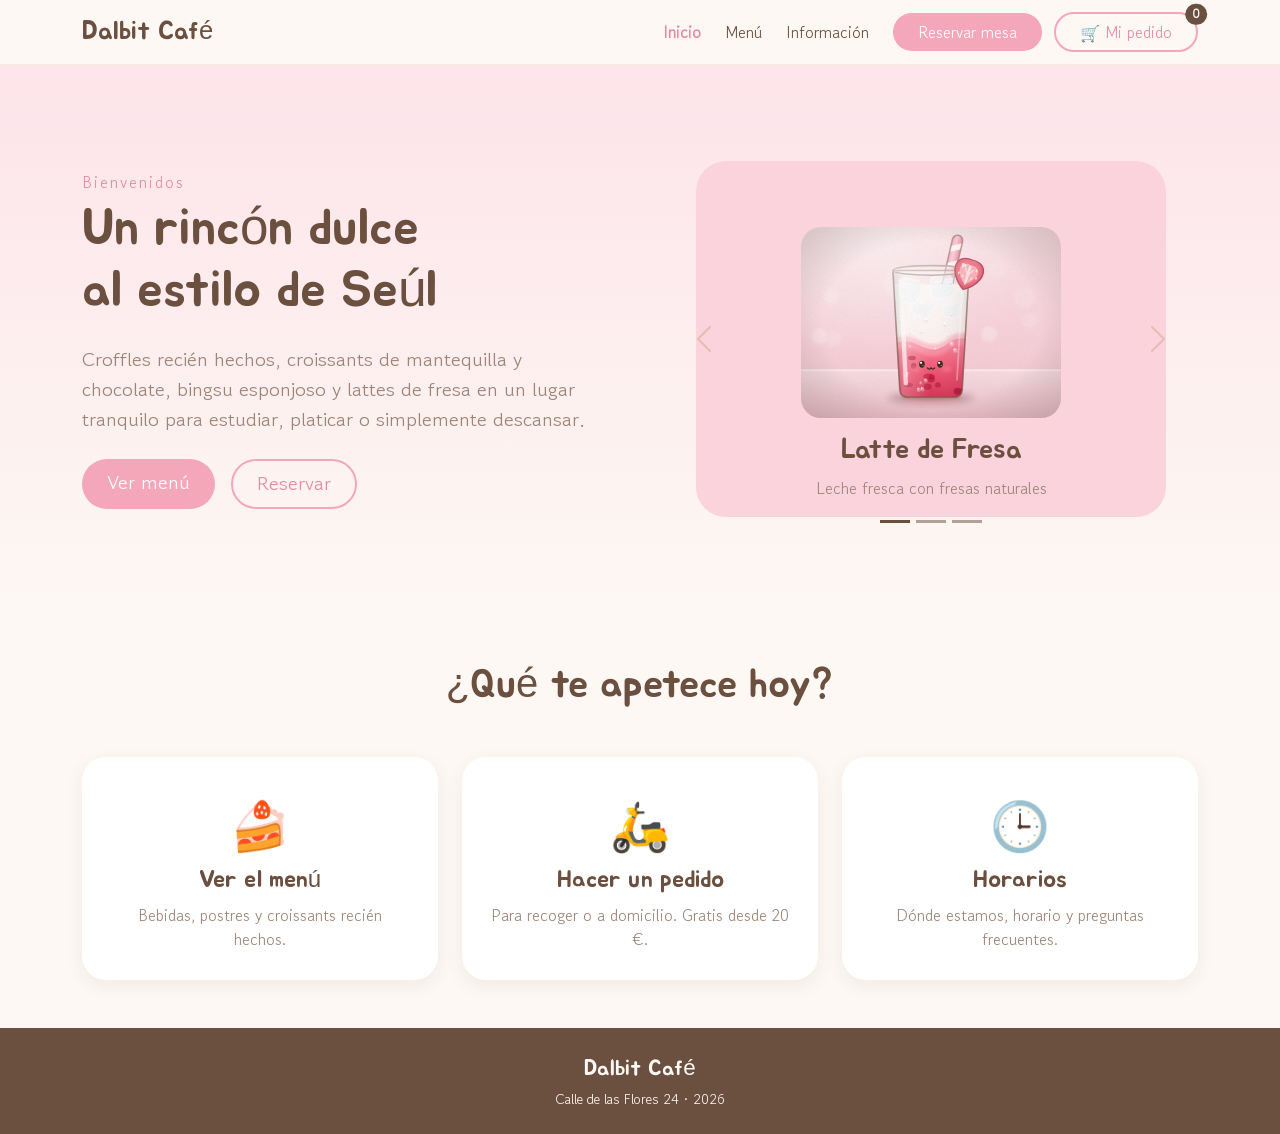
==== commit 382d5dd6: "Separar la web en cuatro páginas: inicio, menú, información y pedido - index.html, menu.html, inform" ====
--- a/primerproyectobootstrap/index.html
+++ b/primerproyectobootstrap/index.html
@@ -14,43 +14,13 @@
   <link rel="stylesheet" href="css/bootstrap.min.css">
   <link rel="stylesheet" href="css/style.css">
 </head>
-<body>
+<body data-pagina="inicio">
 
-  <!-- ========== MENÚ DE NAVEGACIÓN ========== -->
-  <nav class="navbar navbar-expand-lg sticky-top navbar-cafe">
-    <div class="container">
-      <a class="navbar-brand" href="#inicio">
-        <span class="logo">Dalbit Café</span>
-      </a>
-
-      <button class="navbar-toggler" type="button" data-bs-toggle="collapse" data-bs-target="#menuPrincipal">
-        <span class="navbar-toggler-icon"></span>
-      </button>
-
-      <div class="collapse navbar-collapse" id="menuPrincipal">
-        <ul class="navbar-nav ms-auto align-items-lg-center gap-lg-2">
-          <li class="nav-item"><a class="nav-link" href="#inicio">Inicio</a></li>
-          <li class="nav-item"><a class="nav-link" href="#menu">Menú</a></li>
-          <li class="nav-item"><a class="nav-link" href="#info">Información</a></li>
-          <li class="nav-item">
-            <button class="btn btn-rosa ms-lg-2" data-bs-toggle="modal" data-bs-target="#modalReserva">
-              Reservar mesa
-            </button>
-          </li>
-          <li class="nav-item">
-            <!-- Botón del carrito: abre el panel lateral -->
-            <button class="btn btn-borde position-relative ms-lg-1 mt-2 mt-lg-0" data-bs-toggle="offcanvas" data-bs-target="#panelCarrito">
-              🛒 Mi pedido
-              <span class="position-absolute top-0 start-100 translate-middle badge rounded-pill contador numero-carrito">0</span>
-            </button>
-          </li>
-        </ul>
-      </div>
-    </div>
-  </nav>
+  <!-- Aquí plantilla.js pone el menú de arriba -->
+  <div id="cabecera"></div>
 
   <!-- ========== PORTADA ========== -->
-  <header id="inicio" class="portada">
+  <header class="portada">
     <div class="container">
       <div class="row align-items-center g-5">
         <div class="col-12 col-lg-6 text-center text-lg-start">
@@ -61,7 +31,7 @@
             en un lugar tranquilo para estudiar, platicar o simplemente descansar.
           </p>
           <div class="d-flex gap-3 justify-content-center justify-content-lg-start">
-            <a href="#menu" class="btn btn-rosa btn-lg">Ver menú</a>
+            <a href="menu.html" class="btn btn-rosa btn-lg">Ver menú</a>
             <button class="btn btn-borde btn-lg" data-bs-toggle="modal" data-bs-target="#modalReserva">
               Reservar
             </button>
@@ -113,330 +83,43 @@
     </div>
   </header>
 
-  <!-- ========== MENÚ ========== -->
-  <section id="menu" class="py-5">
+  <!-- ========== ¿QUÉ QUIERES HACER? ========== -->
+  <section class="py-5">
     <div class="container">
-      <div class="text-center mb-5">
-        <h2 class="titulo-seccion">Nuestro menú</h2>
-        <p class="texto-suave">Todo se prepara al momento, con mucho cariño.</p>
-      </div>
+      <h2 class="titulo-seccion text-center mb-5">¿Qué te apetece hoy?</h2>
 
-      <!-- Buscador y botones de filtro -->
-      <div class="row justify-content-center mb-4">
-        <div class="col-12 col-md-6">
-          <input type="search" id="buscador" class="form-control buscador" placeholder="🔍 Buscar en el menú...">
+      <div class="row row-cols-1 row-cols-md-3 g-4 text-center">
+        <div class="col aparecer">
+          <a href="menu.html" class="caja acceso">
+            <div class="icono-grande">🍰</div>
+            <h4>Ver el menú</h4>
+            <p class="texto-suave mb-0">Bebidas, postres y croissants recién hechos.</p>
+          </a>
         </div>
-      </div>
-      <div class="text-center mb-5">
-        <button class="btn btn-borde btn-filtro activo" data-filtro="todos">Todos</button>
-        <button class="btn btn-borde btn-filtro" data-filtro="bebidas">☕ Bebidas</button>
-        <button class="btn btn-borde btn-filtro" data-filtro="postres">🍰 Postres</button>
-        <button class="btn btn-borde btn-filtro" data-filtro="croissants">🥐 Croissants</button>
-      </div>
-
-      <!-- Mensaje si la búsqueda no encuentra nada -->
-      <p id="sinResultados" class="text-center texto-suave d-none">No encontramos nada con ese nombre 🥲</p>
-
-      <!-- Las tarjetas las crea JavaScript con la lista "productos" de js/main.js -->
-      <div class="grupo" data-categoria="bebidas">
-        <h3 class="categoria">☕ Bebidas</h3>
-        <div class="row row-cols-1 row-cols-sm-2 row-cols-lg-4 g-4"></div>
-      </div>
-
-      <div class="grupo" data-categoria="postres">
-        <h3 class="categoria">🍰 Postres</h3>
-        <div class="row row-cols-1 row-cols-sm-2 row-cols-lg-4 g-4"></div>
-      </div>
-
-      <div class="grupo" data-categoria="croissants">
-        <h3 class="categoria">🥐 Croissants</h3>
-        <div class="row row-cols-1 row-cols-sm-2 row-cols-lg-4 g-4"></div>
-      </div>
-    </div>
-  </section>
-
-  <!-- ========== HORARIOS Y PREGUNTAS ========== -->
-  <section id="info" class="py-5 seccion-clara">
-    <div class="container">
-      <div class="text-center mb-5">
-        <h2 class="titulo-seccion">Información</h2>
-      </div>
-
-      <div class="row justify-content-center">
-        <div class="col-12 col-lg-8">
-          <div class="accordion" id="acordeonInfo">
-
-            <div class="accordion-item">
-              <h2 class="accordion-header">
-                <button class="accordion-button" type="button" data-bs-toggle="collapse" data-bs-target="#info1">
-                  🕒 ¿Cuál es el horario?
-                </button>
-              </h2>
-              <div id="info1" class="accordion-collapse collapse show" data-bs-parent="#acordeonInfo">
-                <div class="accordion-body">
-                  <ul class="list-unstyled mb-0">
-                    <li><strong>Lunes a viernes:</strong> 9:00 – 21:00</li>
-                    <li><strong>Sábado:</strong> 10:00 – 22:00</li>
-                    <li><strong>Domingo:</strong> 10:00 – 20:00</li>
-                  </ul>
-                </div>
-              </div>
-            </div>
-
-            <div class="accordion-item">
-              <h2 class="accordion-header">
-                <button class="accordion-button collapsed" type="button" data-bs-toggle="collapse" data-bs-target="#info2">
-                  📍 ¿Dónde están ubicados?
-                </button>
-              </h2>
-              <div id="info2" class="accordion-collapse collapse" data-bs-parent="#acordeonInfo">
-                <div class="accordion-body">
-                  Calle de las Flores 24, a dos cuadras del parque central.
-                </div>
-              </div>
-            </div>
-
-            <div class="accordion-item">
-              <h2 class="accordion-header">
-                <button class="accordion-button collapsed" type="button" data-bs-toggle="collapse" data-bs-target="#info3">
-                  📶 ¿Tienen wifi y enchufes?
-                </button>
-              </h2>
-              <div id="info3" class="accordion-collapse collapse" data-bs-parent="#acordeonInfo">
-                <div class="accordion-body">
-                  ¡Sí! Wifi gratis y enchufes en casi todas las mesas. Ideal para estudiar.
-                </div>
-              </div>
-            </div>
-
-            <div class="accordion-item">
-              <h2 class="accordion-header">
-                <button class="accordion-button collapsed" type="button" data-bs-toggle="collapse" data-bs-target="#info4">
-                  🌱 ¿Tienen opciones veganas?
-                </button>
-              </h2>
-              <div id="info4" class="accordion-collapse collapse" data-bs-parent="#acordeonInfo">
-                <div class="accordion-body">
-                  Todas las bebidas se pueden pedir con leche de avena o almendra sin costo extra.
-                </div>
-              </div>
-            </div>
-
-          </div>
+        <div class="col aparecer">
+          <a href="pedido.html" class="caja acceso">
+            <div class="icono-grande">🛵</div>
+            <h4>Hacer un pedido</h4>
+            <p class="texto-suave mb-0">Para recoger o a domicilio. Gratis desde 20 €.</p>
+          </a>
+        </div>
+        <div class="col aparecer">
+          <a href="informacion.html" class="caja acceso">
+            <div class="icono-grande">🕒</div>
+            <h4>Horarios</h4>
+            <p class="texto-suave mb-0">Dónde estamos, horario y preguntas frecuentes.</p>
+          </a>
         </div>
       </div>
     </div>
   </section>
 
-  <!-- ========== PIE DE PÁGINA ========== -->
-  <footer class="pie text-center py-4">
-    <p class="logo mb-1">Dalbit Café</p>
-    <p class="mb-0 small">2026</p>
-  </footer>
+  <!-- Aquí plantilla.js pone el pie, el carrito y las ventanas -->
+  <div id="piezasComunes"></div>
 
-  <!-- ========== MODAL: RESERVAR MESA ========== -->
-  <div class="modal fade" id="modalReserva" tabindex="-1">
-    <div class="modal-dialog modal-dialog-centered">
-      <div class="modal-content">
-        <div class="modal-header">
-          <h5 class="modal-title">Reservar mesa 🌸</h5>
-          <button type="button" class="btn-close" data-bs-dismiss="modal"></button>
-        </div>
-
-        <form id="formReserva">
-          <div class="modal-body">
-            <div class="mb-3">
-              <label for="nombre" class="form-label">Nombre</label>
-              <input type="text" class="form-control" id="nombre" required>
-            </div>
-            <div class="row g-3 mb-3">
-              <div class="col-6">
-                <label for="fecha" class="form-label">Fecha</label>
-                <input type="date" class="form-control" id="fecha" required>
-              </div>
-              <div class="col-6">
-                <label for="hora" class="form-label">Hora</label>
-                <input type="time" class="form-control" id="hora" required>
-              </div>
-            </div>
-            <div class="mb-3">
-              <label for="personas" class="form-label">Personas</label>
-              <select class="form-select" id="personas">
-                <option>1</option>
-                <option selected>2</option>
-                <option>3</option>
-                <option>4</option>
-                <option>5 o más</option>
-              </select>
-            </div>
-
-            <!-- Mensaje de confirmación (oculto al inicio) -->
-            <div id="mensajeOk" class="alert alert-success d-none mb-0">
-              ¡Listo! Tu mesa quedó reservada. ¡Gracias! 💗
-            </div>
-          </div>
-
-          <div class="modal-footer">
-            <button type="button" class="btn btn-borde" data-bs-dismiss="modal">Cancelar</button>
-            <button type="submit" class="btn btn-rosa">Confirmar</button>
-          </div>
-        </form>
-      </div>
-    </div>
-  </div>
-
-  <!-- ========== PANEL LATERAL: CARRITO ========== -->
-  <div class="offcanvas offcanvas-end panel-carrito" tabindex="-1" id="panelCarrito">
-    <div class="offcanvas-header">
-      <h5 class="offcanvas-title">🛒 Mi pedido</h5>
-      <button id="btnVaciar" class="btn btn-sm btn-borde ms-auto me-2">🗑️ Vaciar</button>
-      <button type="button" class="btn-close m-0" data-bs-dismiss="offcanvas"></button>
-    </div>
-
-    <div class="offcanvas-body d-flex flex-column">
-      <!-- Aquí JavaScript pinta los productos -->
-      <ul id="listaCarrito" class="list-unstyled flex-grow-1"></ul>
-
-      <!-- Mensaje cuando no hay nada -->
-      <p id="carritoVacio" class="text-center texto-suave my-auto">
-        Tu pedido está vacío 🥺<br>Agrega algo rico del menú.
-      </p>
-
-      <div class="border-top pt-3">
-        <!-- Barra: cuánto falta para el envío gratis -->
-        <small id="textoEnvio" class="d-block texto-suave mb-1"></small>
-        <div class="progress mb-3" style="height: 8px;">
-          <div id="barraEnvio" class="progress-bar barra-envio" style="width: 0%;"></div>
-        </div>
-
-        <div class="d-flex justify-content-between mb-3">
-          <span class="fs-5">Subtotal</span>
-          <span id="total" class="precio">0,00 €</span>
-        </div>
-        <button id="btnFormalizar" class="btn btn-rosa w-100" disabled>
-          Formalizar pedido
-        </button>
-      </div>
-    </div>
-  </div>
-
-  <!-- ========== MODAL: FORMALIZAR PEDIDO ========== -->
-  <div class="modal fade" id="modalPedido" tabindex="-1">
-    <div class="modal-dialog modal-dialog-centered modal-dialog-scrollable">
-      <div class="modal-content">
-        <div class="modal-header">
-          <h5 class="modal-title">Datos del pedido 🧾</h5>
-          <button type="button" class="btn-close" data-bs-dismiss="modal"></button>
-        </div>
-
-        <!-- Paso 1: formulario -->
-        <form id="formPedido">
-          <div class="modal-body">
-            <div class="mb-3">
-              <label for="pedNombre" class="form-label">Nombre</label>
-              <input type="text" class="form-control" id="pedNombre" required>
-            </div>
-            <div class="mb-3">
-              <label for="pedTelefono" class="form-label">Teléfono</label>
-              <input type="tel" class="form-control" id="pedTelefono" required>
-            </div>
-
-            <!-- ¿Recoger o a domicilio? -->
-            <label class="form-label d-block">¿Cómo lo quieres?</label>
-            <div class="btn-group w-100 mb-3">
-              <input type="radio" class="btn-check" name="entrega" id="recoger" value="Recoger en tienda" checked>
-              <label class="btn btn-borde" for="recoger">🏪 Recoger</label>
-              <input type="radio" class="btn-check" name="entrega" id="domicilio" value="A domicilio">
-              <label class="btn btn-borde" for="domicilio">🛵 A domicilio</label>
-            </div>
-
-            <!-- Solo se muestra si elige "A domicilio" -->
-            <div id="campoDireccion" class="mb-3 d-none">
-              <label for="pedDireccion" class="form-label">Dirección</label>
-              <input type="text" class="form-control" id="pedDireccion">
-            </div>
-
-            <div class="row g-3 mb-3">
-              <div class="col-6">
-                <label for="pedHora" class="form-label">Hora</label>
-                <input type="time" class="form-control" id="pedHora" required>
-              </div>
-              <div class="col-6">
-                <label for="pedPago" class="form-label">Pago</label>
-                <select class="form-select" id="pedPago">
-                  <option>Efectivo</option>
-                  <option>Tarjeta al recibir</option>
-                  <option>Bizum</option>
-                </select>
-              </div>
-            </div>
-
-            <div class="mb-3">
-              <label for="pedNotas" class="form-label">Notas (opcional)</label>
-              <textarea class="form-control" id="pedNotas" rows="2" placeholder="Ej: leche de avena, sin azúcar..."></textarea>
-            </div>
-
-            <!-- Código de descuento -->
-            <label for="pedCupon" class="form-label">Código de descuento</label>
-            <div class="input-group mb-1">
-              <input type="text" class="form-control" id="pedCupon" placeholder="Prueba con DALBIT10">
-              <button type="button" class="btn btn-borde" id="btnCupon">Aplicar</button>
-            </div>
-            <small id="mensajeCupon" class="d-block mb-3"></small>
-
-            <!-- Cuentas del pedido -->
-            <div class="resumen">
-              <div class="d-flex justify-content-between">
-                <span>Subtotal</span><span id="resSubtotal"></span>
-              </div>
-              <div class="d-flex justify-content-between text-success">
-                <span>Descuento</span><span id="resDescuento"></span>
-              </div>
-              <div class="d-flex justify-content-between">
-                <span>Envío</span><span id="resEnvio"></span>
-              </div>
-              <div class="d-flex justify-content-between fw-bold border-top mt-2 pt-2">
-                <span>Total a pagar</span>
-                <span id="totalModal" class="precio">0,00 €</span>
-              </div>
-            </div>
-          </div>
-
-          <div class="modal-footer">
-            <button type="button" class="btn btn-borde" data-bs-dismiss="modal">Volver</button>
-            <button type="submit" class="btn btn-rosa">Confirmar pedido</button>
-          </div>
-        </form>
-
-        <!-- Paso 2: confirmación (oculta al inicio) -->
-        <div id="pedidoListo" class="modal-body text-center d-none">
-          <div class="icono-listo">✅</div>
-          <h4>¡Pedido recibido!</h4>
-          <p class="texto-suave mb-2">Número de pedido: <strong id="numPedido"></strong></p>
-          <div id="resumenPedido" class="resumen text-start"></div>
-          <button type="button" class="btn btn-rosa mt-3" data-bs-dismiss="modal">¡Gracias! 💗</button>
-        </div>
-      </div>
-    </div>
-  </div>
-
-  <!-- Carrito flotante (solo en celular, donde el menú de arriba está escondido) -->
-  <button class="btn btn-rosa carrito-flotante d-lg-none" data-bs-toggle="offcanvas" data-bs-target="#panelCarrito">
-    🛒 <span class="numero-carrito">0</span>
-  </button>
-
-  <!-- Botón para volver arriba -->
-  <a href="#inicio" id="btnArriba" class="btn btn-arriba">↑</a>
-
-  <!-- Aviso pequeño al agregar productos (Toast de Bootstrap) -->
-  <div class="toast-container position-fixed top-0 start-50 translate-middle-x p-3">
-    <div id="aviso" class="toast aviso" role="alert">
-      <div class="toast-body" id="textoAviso">Agregado</div>
-    </div>
-  </div>
-
-  <!-- JavaScript de Bootstrap (archivo local) y el mío -->
+  <!-- JavaScript: Bootstrap, piezas comunes y código común -->
   <script src="js/bootstrap.bundle.min.js"></script>
-  <script src="js/main.js"></script>
+  <script src="js/plantilla.js"></script>
+  <script src="js/comun.js"></script>
 </body>
 </html>
--- a/primerproyectobootstrap/css/style.css
+++ b/primerproyectobootstrap/css/style.css
@@ -58,6 +58,30 @@
   padding: 0.7rem 1rem;
 }
 
+/* Cuando la cajita va dentro de algo blanco, la ponemos crema */
+.fondo-crema {
+  background-color: var(--crema);
+}
+
+/* Cajas grandes con sombra: tarjetas del menú y cajas de pedido.html */
+.tarjeta,
+.caja {
+  border: none;
+  border-radius: 24px;
+  box-shadow: 0 6px 18px rgba(107, 79, 63, 0.08);
+}
+
+.caja {
+  display: block;
+  background-color: white;
+  padding: 1.8rem;
+}
+
+/* Para que el pie quede abajo aunque la página tenga poco contenido */
+main {
+  min-height: 65vh;
+}
+
 /* ===== BOTONES ===== */
 /* Lo que comparten los dos estilos de botón */
 .btn-rosa,
@@ -113,8 +137,14 @@
   color: var(--cafe);
 }
 
-.navbar-cafe .nav-link:hover {
+/* Enlace de la página en la que estás */
+.navbar-cafe .nav-link:hover,
+.navbar-cafe .nav-link.active {
   color: var(--rosa-oscuro);
+}
+
+.navbar-cafe .nav-link.active {
+  font-weight: bold;
 }
 
 /* ===== PORTADA ===== */
@@ -186,15 +216,34 @@
 }
 
 .tarjeta {
-  border: none;
-  border-radius: 24px;
   overflow: hidden;
-  box-shadow: 0 6px 18px rgba(107, 79, 63, 0.08);
+}
+
+/* Tarjetas y accesos se levantan al pasar el mouse */
+.tarjeta,
+.acceso {
   transition: transform 0.2s;
 }
 
-.tarjeta:hover {
+.tarjeta:hover,
+.acceso:hover {
   transform: translateY(-6px);
+}
+
+/* Accesos rápidos de la portada (son enlaces) */
+.acceso {
+  height: 100%;
+  color: var(--cafe);
+  text-decoration: none;
+}
+
+.acceso:hover {
+  color: var(--cafe);
+}
+
+.icono-grande {
+  font-size: 3rem;
+  margin-bottom: 0.5rem;
 }
 
 .tarjeta .card-footer {
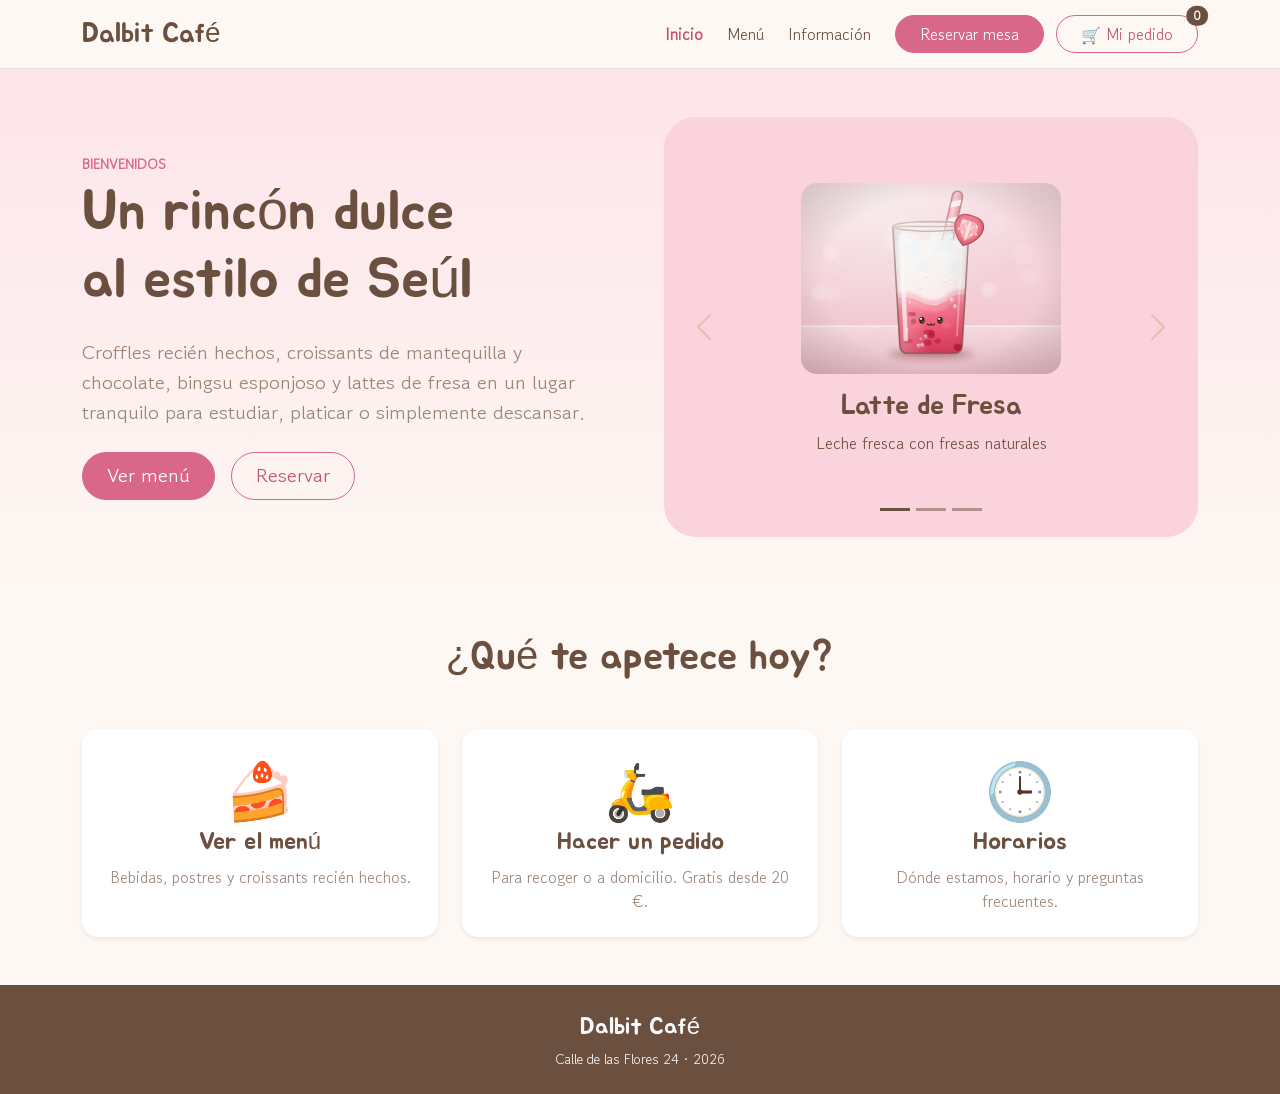
==== commit f98fd697: "Usar clases y variables de Bootstrap en lugar de CSS propio - Colores del café en las variables de B" ====
--- a/primerproyectobootstrap/index.html
+++ b/primerproyectobootstrap/index.html
@@ -14,25 +14,25 @@
   <link rel="stylesheet" href="css/bootstrap.min.css">
   <link rel="stylesheet" href="css/style.css">
 </head>
-<body data-pagina="inicio">
+<body class="d-flex flex-column min-vh-100" data-pagina="inicio">
 
   <!-- Aquí plantilla.js pone el menú de arriba -->
-  <div id="cabecera"></div>
+  <div id="cabecera" class="sticky-top"></div>
 
   <!-- ========== PORTADA ========== -->
-  <header class="portada">
+  <header class="portada py-5">
     <div class="container">
       <div class="row align-items-center g-5">
         <div class="col-12 col-lg-6 text-center text-lg-start">
-          <p class="etiqueta">Bienvenidos</p>
-          <h1 class="titulo-portada">Un rincón dulce<br>al estilo de Seúl</h1>
-          <p class="lead texto-suave my-4">
+          <p class="text-primary text-uppercase fw-bold small mb-1">Bienvenidos</p>
+          <h1 class="display-4">Un rincón dulce<br>al estilo de Seúl</h1>
+          <p class="lead text-body-secondary my-4">
             Croffles recién hechos, croissants de mantequilla y chocolate, bingsu esponjoso y lattes de fresa
             en un lugar tranquilo para estudiar, platicar o simplemente descansar.
           </p>
           <div class="d-flex gap-3 justify-content-center justify-content-lg-start">
-            <a href="menu.html" class="btn btn-rosa btn-lg">Ver menú</a>
-            <button class="btn btn-borde btn-lg" data-bs-toggle="modal" data-bs-target="#modalReserva">
+            <a href="menu.html" class="btn btn-primary rounded-pill px-4 btn-lg">Ver menú</a>
+            <button class="btn btn-outline-primary rounded-pill px-4 btn-lg" data-bs-toggle="modal" data-bs-target="#modalReserva">
               Reservar
             </button>
           </div>
@@ -40,7 +40,7 @@
 
         <!-- Carrusel de platillos -->
         <div class="col-12 col-lg-6">
-          <div id="carruselPlatillos" class="carousel slide carousel-fade" data-bs-ride="carousel">
+          <div id="carruselPlatillos" class="carousel slide carousel-fade rounded-5 overflow-hidden" data-bs-ride="carousel">
             <div class="carousel-indicators">
               <button type="button" data-bs-target="#carruselPlatillos" data-bs-slide-to="0" class="active"></button>
               <button type="button" data-bs-target="#carruselPlatillos" data-bs-slide-to="1"></button>
@@ -49,22 +49,22 @@
 
             <div class="carousel-inner">
               <div class="carousel-item active">
-                <div class="slide slide-rosa">
-                  <img src="img/latte-fresa.svg" class="slide-img" alt="Latte de fresa">
+                <div class="slide slide-rosa d-flex flex-column align-items-center justify-content-center text-center p-4">
+                  <img src="img/latte-fresa.svg" class="slide-img rounded-4 mb-3" alt="Latte de fresa">
                   <h3>Latte de Fresa</h3>
                   <p>Leche fresca con fresas naturales</p>
                 </div>
               </div>
               <div class="carousel-item">
-                <div class="slide slide-verde">
-                  <img src="img/matcha-latte.svg" class="slide-img" alt="Matcha latte">
+                <div class="slide slide-verde d-flex flex-column align-items-center justify-content-center text-center p-4">
+                  <img src="img/matcha-latte.svg" class="slide-img rounded-4 mb-3" alt="Matcha latte">
                   <h3>Matcha Latte</h3>
                   <p>Té verde con leche y espuma suave</p>
                 </div>
               </div>
               <div class="carousel-item">
-                <div class="slide slide-crema">
-                  <img src="img/croffle.svg" class="slide-img" alt="Croffle">
+                <div class="slide slide-crema d-flex flex-column align-items-center justify-content-center text-center p-4">
+                  <img src="img/croffle.svg" class="slide-img rounded-4 mb-3" alt="Croffle">
                   <h3>Croffle de Miel</h3>
                   <p>Croissant en waflera con miel y helado</p>
                 </div>
@@ -86,28 +86,28 @@
   <!-- ========== ¿QUÉ QUIERES HACER? ========== -->
   <section class="py-5">
     <div class="container">
-      <h2 class="titulo-seccion text-center mb-5">¿Qué te apetece hoy?</h2>
+      <h2 class="display-6 text-center mb-5">¿Qué te apetece hoy?</h2>
 
       <div class="row row-cols-1 row-cols-md-3 g-4 text-center">
         <div class="col aparecer">
-          <a href="menu.html" class="caja acceso">
-            <div class="icono-grande">🍰</div>
+          <a href="menu.html" class="d-block h-100 bg-white rounded-4 shadow-sm p-4 text-body text-decoration-none levantar">
+            <div class="display-4 mb-2">🍰</div>
             <h4>Ver el menú</h4>
-            <p class="texto-suave mb-0">Bebidas, postres y croissants recién hechos.</p>
+            <p class="text-body-secondary mb-0">Bebidas, postres y croissants recién hechos.</p>
           </a>
         </div>
         <div class="col aparecer">
-          <a href="pedido.html" class="caja acceso">
-            <div class="icono-grande">🛵</div>
+          <a href="pedido.html" class="d-block h-100 bg-white rounded-4 shadow-sm p-4 text-body text-decoration-none levantar">
+            <div class="display-4 mb-2">🛵</div>
             <h4>Hacer un pedido</h4>
-            <p class="texto-suave mb-0">Para recoger o a domicilio. Gratis desde 20 €.</p>
+            <p class="text-body-secondary mb-0">Para recoger o a domicilio. Gratis desde 20 €.</p>
           </a>
         </div>
         <div class="col aparecer">
-          <a href="informacion.html" class="caja acceso">
-            <div class="icono-grande">🕒</div>
+          <a href="informacion.html" class="d-block h-100 bg-white rounded-4 shadow-sm p-4 text-body text-decoration-none levantar">
+            <div class="display-4 mb-2">🕒</div>
             <h4>Horarios</h4>
-            <p class="texto-suave mb-0">Dónde estamos, horario y preguntas frecuentes.</p>
+            <p class="text-body-secondary mb-0">Dónde estamos, horario y preguntas frecuentes.</p>
           </a>
         </div>
       </div>
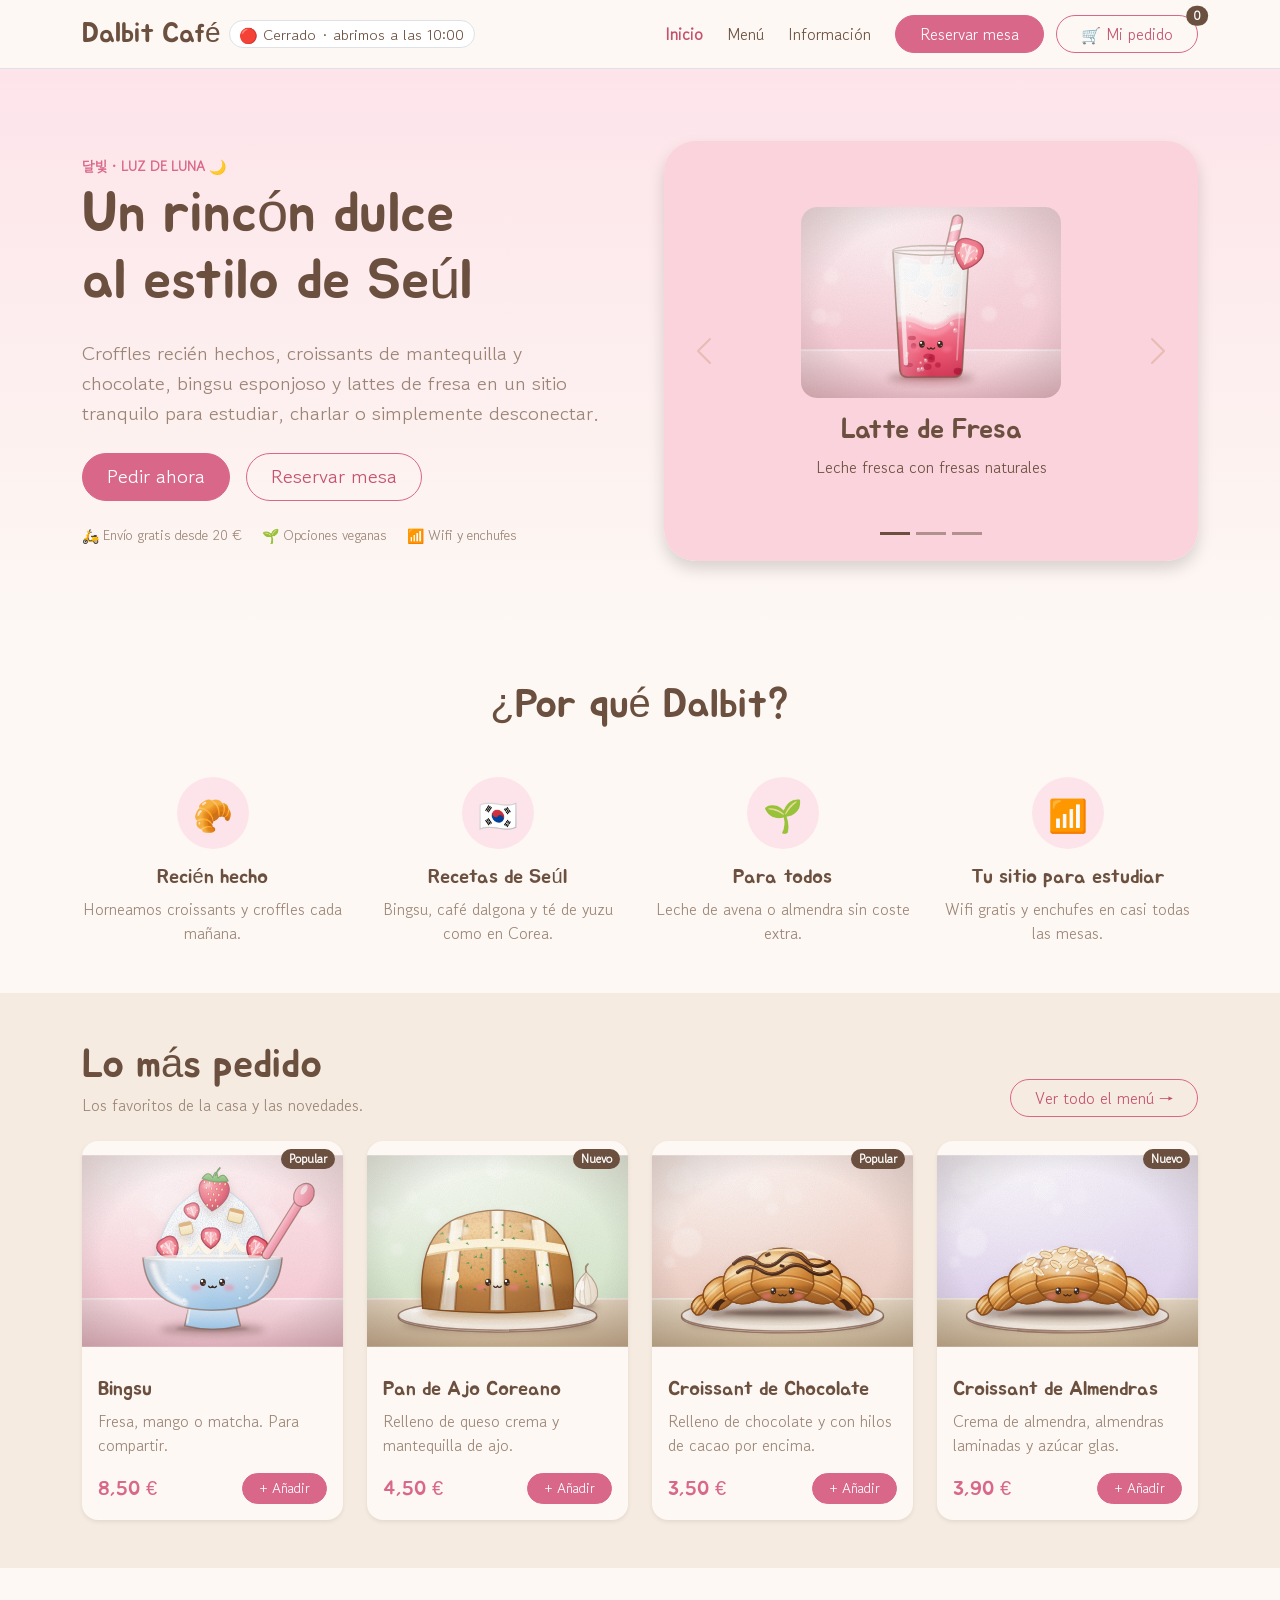
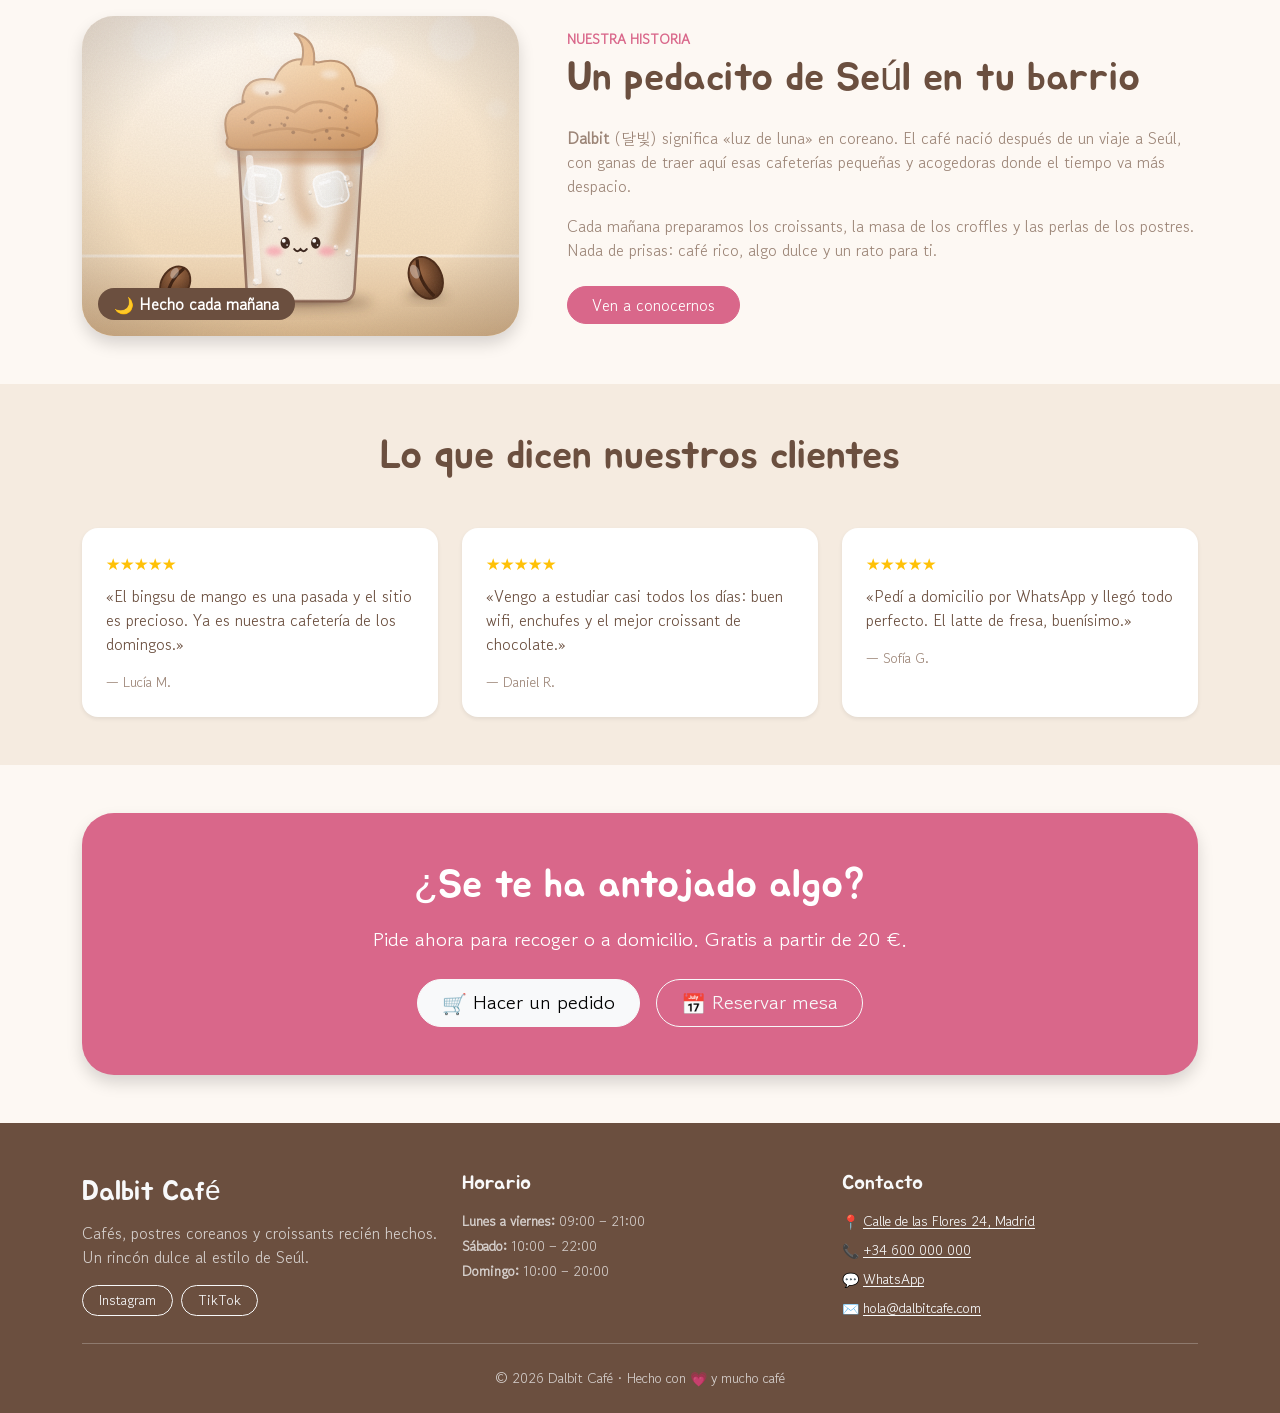
==== commit 3c4f4ee1: "Mejorar la web para venderla: pedidos por WhatsApp, horario real y portada nueva - js/datos.js: dato" ====
--- a/primerproyectobootstrap/index.html
+++ b/primerproyectobootstrap/index.html
@@ -3,7 +3,15 @@
 <head>
   <meta charset="UTF-8">
   <meta name="viewport" content="width=device-width, initial-scale=1">
-  <title>Dalbit Café</title>
+  <title>Dalbit Café · Cafetería coreana, postres y croissants</title>
+
+  <!-- Para Google y para cuando se comparte el enlace -->
+  <meta name="description" content="Dalbit Café: cafés, bingsu, croffles y croissants recién hechos al estilo de Seúl. Pide para recoger o a domicilio, o reserva tu mesa.">
+  <meta name="theme-color" content="#d9678a">
+  <meta property="og:title" content="Dalbit Café · Un rincón dulce al estilo de Seúl">
+  <meta property="og:description" content="Cafés, postres coreanos y croissants recién hechos. Pide online o reserva tu mesa.">
+  <meta property="og:type" content="website">
+  <link rel="icon" href="img/favicon.svg" type="image/svg+xml">
 
   <!-- Fuentes de Google -->
   <link rel="preconnect" href="https://fonts.googleapis.com">
@@ -19,107 +27,217 @@
   <!-- Aquí plantilla.js pone el menú de arriba -->
   <div id="cabecera" class="sticky-top"></div>
 
-  <!-- ========== PORTADA ========== -->
-  <header class="portada py-5">
-    <div class="container">
-      <div class="row align-items-center g-5">
-        <div class="col-12 col-lg-6 text-center text-lg-start">
-          <p class="text-primary text-uppercase fw-bold small mb-1">Bienvenidos</p>
-          <h1 class="display-4">Un rincón dulce<br>al estilo de Seúl</h1>
-          <p class="lead text-body-secondary my-4">
-            Croffles recién hechos, croissants de mantequilla y chocolate, bingsu esponjoso y lattes de fresa
-            en un lugar tranquilo para estudiar, platicar o simplemente descansar.
-          </p>
-          <div class="d-flex gap-3 justify-content-center justify-content-lg-start">
-            <a href="menu.html" class="btn btn-primary rounded-pill px-4 btn-lg">Ver menú</a>
-            <button class="btn btn-outline-primary rounded-pill px-4 btn-lg" data-bs-toggle="modal" data-bs-target="#modalReserva">
-              Reservar
-            </button>
-          </div>
-        </div>
-
-        <!-- Carrusel de platillos -->
-        <div class="col-12 col-lg-6">
-          <div id="carruselPlatillos" class="carousel slide carousel-fade rounded-5 overflow-hidden" data-bs-ride="carousel">
-            <div class="carousel-indicators">
-              <button type="button" data-bs-target="#carruselPlatillos" data-bs-slide-to="0" class="active"></button>
-              <button type="button" data-bs-target="#carruselPlatillos" data-bs-slide-to="1"></button>
-              <button type="button" data-bs-target="#carruselPlatillos" data-bs-slide-to="2"></button>
+  <main class="flex-grow-1">
+
+    <!-- ========== PORTADA ========== -->
+    <header class="portada py-5">
+      <div class="container py-lg-4">
+        <div class="row align-items-center g-5">
+          <div class="col-12 col-lg-6 text-center text-lg-start">
+            <p class="text-primary text-uppercase fw-bold small mb-1">달빛 · Luz de luna 🌙</p>
+            <h1 class="display-4">Un rincón dulce<br>al estilo de Seúl</h1>
+            <p class="lead text-body-secondary my-4">
+              Croffles recién hechos, croissants de mantequilla y chocolate, bingsu esponjoso y lattes de fresa
+              en un sitio tranquilo para estudiar, charlar o simplemente desconectar.
+            </p>
+            <div class="d-flex flex-wrap gap-3 justify-content-center justify-content-lg-start">
+              <a href="menu.html" class="btn btn-primary rounded-pill px-4 btn-lg">Pedir ahora</a>
+              <button class="btn btn-outline-primary rounded-pill px-4 btn-lg" data-bs-toggle="modal" data-bs-target="#modalReserva">
+                Reservar mesa
+              </button>
             </div>
 
-            <div class="carousel-inner">
-              <div class="carousel-item active">
-                <div class="slide slide-rosa d-flex flex-column align-items-center justify-content-center text-center p-4">
-                  <img src="img/latte-fresa.svg" class="slide-img rounded-4 mb-3" alt="Latte de fresa">
-                  <h3>Latte de Fresa</h3>
-                  <p>Leche fresca con fresas naturales</p>
+            <!-- Ventajas rápidas -->
+            <ul class="list-inline small text-body-secondary mt-4 mb-0">
+              <li class="list-inline-item me-3">🛵 Envío gratis desde <span data-dato="envioGratisDesde"></span></li>
+              <li class="list-inline-item me-3">🌱 Opciones veganas</li>
+              <li class="list-inline-item">📶 Wifi y enchufes</li>
+            </ul>
+          </div>
+
+          <!-- Carrusel de platos -->
+          <div class="col-12 col-lg-6">
+            <div id="carruselPlatos" class="carousel slide carousel-fade rounded-5 overflow-hidden shadow" data-bs-ride="carousel">
+              <div class="carousel-indicators">
+                <button type="button" data-bs-target="#carruselPlatos" data-bs-slide-to="0" class="active" aria-current="true" aria-label="Latte de fresa"></button>
+                <button type="button" data-bs-target="#carruselPlatos" data-bs-slide-to="1" aria-label="Matcha latte"></button>
+                <button type="button" data-bs-target="#carruselPlatos" data-bs-slide-to="2" aria-label="Croffle de miel"></button>
+              </div>
+
+              <div class="carousel-inner">
+                <div class="carousel-item active">
+                  <div class="slide slide-rosa d-flex flex-column align-items-center justify-content-center text-center p-4">
+                    <img src="img/latte-fresa.svg" class="slide-img rounded-4 mb-3" alt="Latte de fresa">
+                    <h2 class="h3">Latte de Fresa</h2>
+                    <p>Leche fresca con fresas naturales</p>
+                  </div>
+                </div>
+                <div class="carousel-item">
+                  <div class="slide slide-verde d-flex flex-column align-items-center justify-content-center text-center p-4">
+                    <img src="img/matcha-latte.svg" class="slide-img rounded-4 mb-3" alt="Matcha latte">
+                    <h2 class="h3">Matcha Latte</h2>
+                    <p>Té verde con leche y espuma suave</p>
+                  </div>
+                </div>
+                <div class="carousel-item">
+                  <div class="slide slide-crema d-flex flex-column align-items-center justify-content-center text-center p-4">
+                    <img src="img/croffle.svg" class="slide-img rounded-4 mb-3" alt="Croffle">
+                    <h2 class="h3">Croffle de Miel</h2>
+                    <p>Croissant en gofrera con miel y helado</p>
+                  </div>
                 </div>
               </div>
-              <div class="carousel-item">
-                <div class="slide slide-verde d-flex flex-column align-items-center justify-content-center text-center p-4">
-                  <img src="img/matcha-latte.svg" class="slide-img rounded-4 mb-3" alt="Matcha latte">
-                  <h3>Matcha Latte</h3>
-                  <p>Té verde con leche y espuma suave</p>
-                </div>
-              </div>
-              <div class="carousel-item">
-                <div class="slide slide-crema d-flex flex-column align-items-center justify-content-center text-center p-4">
-                  <img src="img/croffle.svg" class="slide-img rounded-4 mb-3" alt="Croffle">
-                  <h3>Croffle de Miel</h3>
-                  <p>Croissant en waflera con miel y helado</p>
-                </div>
-              </div>
+
+              <button class="carousel-control-prev" type="button" data-bs-target="#carruselPlatos" data-bs-slide="prev">
+                <span class="carousel-control-prev-icon" aria-hidden="true"></span>
+                <span class="visually-hidden">Anterior</span>
+              </button>
+              <button class="carousel-control-next" type="button" data-bs-target="#carruselPlatos" data-bs-slide="next">
+                <span class="carousel-control-next-icon" aria-hidden="true"></span>
+                <span class="visually-hidden">Siguiente</span>
+              </button>
             </div>
-
-            <button class="carousel-control-prev" type="button" data-bs-target="#carruselPlatillos" data-bs-slide="prev">
-              <span class="carousel-control-prev-icon"></span>
-            </button>
-            <button class="carousel-control-next" type="button" data-bs-target="#carruselPlatillos" data-bs-slide="next">
-              <span class="carousel-control-next-icon"></span>
-            </button>
-          </div>
-        </div>
-      </div>
-    </div>
-  </header>
-
-  <!-- ========== ¿QUÉ QUIERES HACER? ========== -->
-  <section class="py-5">
-    <div class="container">
-      <h2 class="display-6 text-center mb-5">¿Qué te apetece hoy?</h2>
-
-      <div class="row row-cols-1 row-cols-md-3 g-4 text-center">
-        <div class="col aparecer">
-          <a href="menu.html" class="d-block h-100 bg-white rounded-4 shadow-sm p-4 text-body text-decoration-none levantar">
-            <div class="display-4 mb-2">🍰</div>
-            <h4>Ver el menú</h4>
-            <p class="text-body-secondary mb-0">Bebidas, postres y croissants recién hechos.</p>
-          </a>
-        </div>
-        <div class="col aparecer">
-          <a href="pedido.html" class="d-block h-100 bg-white rounded-4 shadow-sm p-4 text-body text-decoration-none levantar">
-            <div class="display-4 mb-2">🛵</div>
-            <h4>Hacer un pedido</h4>
-            <p class="text-body-secondary mb-0">Para recoger o a domicilio. Gratis desde 20 €.</p>
-          </a>
-        </div>
-        <div class="col aparecer">
-          <a href="informacion.html" class="d-block h-100 bg-white rounded-4 shadow-sm p-4 text-body text-decoration-none levantar">
-            <div class="display-4 mb-2">🕒</div>
-            <h4>Horarios</h4>
-            <p class="text-body-secondary mb-0">Dónde estamos, horario y preguntas frecuentes.</p>
-          </a>
-        </div>
-      </div>
-    </div>
-  </section>
+          </div>
+        </div>
+      </div>
+    </header>
+
+    <!-- ========== ¿POR QUÉ DALBIT? ========== -->
+    <section class="py-5">
+      <div class="container">
+        <h2 class="display-6 text-center mb-5">¿Por qué Dalbit?</h2>
+
+        <div class="row row-cols-1 row-cols-sm-2 row-cols-lg-4 g-4 text-center">
+          <div class="col aparecer">
+            <div class="circulo d-inline-flex align-items-center justify-content-center rounded-circle bg-primary-subtle fs-2 mb-3">🥐</div>
+            <h3 class="h5">Recién hecho</h3>
+            <p class="text-body-secondary mb-0">Horneamos croissants y croffles cada mañana.</p>
+          </div>
+          <div class="col aparecer">
+            <div class="circulo d-inline-flex align-items-center justify-content-center rounded-circle bg-primary-subtle fs-2 mb-3">🇰🇷</div>
+            <h3 class="h5">Recetas de Seúl</h3>
+            <p class="text-body-secondary mb-0">Bingsu, café dalgona y té de yuzu como en Corea.</p>
+          </div>
+          <div class="col aparecer">
+            <div class="circulo d-inline-flex align-items-center justify-content-center rounded-circle bg-primary-subtle fs-2 mb-3">🌱</div>
+            <h3 class="h5">Para todos</h3>
+            <p class="text-body-secondary mb-0">Leche de avena o almendra sin coste extra.</p>
+          </div>
+          <div class="col aparecer">
+            <div class="circulo d-inline-flex align-items-center justify-content-center rounded-circle bg-primary-subtle fs-2 mb-3">📶</div>
+            <h3 class="h5">Tu sitio para estudiar</h3>
+            <p class="text-body-secondary mb-0">Wifi gratis y enchufes en casi todas las mesas.</p>
+          </div>
+        </div>
+      </div>
+    </section>
+
+    <!-- ========== LO MÁS PEDIDO ========== -->
+    <section class="py-5 bg-body-tertiary">
+      <div class="container">
+        <div class="d-flex flex-wrap justify-content-between align-items-end gap-2 mb-4">
+          <div>
+            <h2 class="display-6 mb-1">Lo más pedido</h2>
+            <p class="text-body-secondary mb-0">Los favoritos de la casa y las novedades.</p>
+          </div>
+          <a href="menu.html" class="btn btn-outline-primary rounded-pill px-4">Ver todo el menú →</a>
+        </div>
+
+        <!-- inicio.js pone aquí los productos que tienen insignia en datos.js -->
+        <div id="destacados" class="row row-cols-1 row-cols-sm-2 row-cols-lg-4 g-4"></div>
+      </div>
+    </section>
+
+    <!-- ========== NUESTRA HISTORIA ========== -->
+    <!-- Cuenta aquí la historia real del negocio -->
+    <section class="py-5">
+      <div class="container">
+        <div class="row align-items-center g-5">
+          <div class="col-12 col-lg-5 aparecer">
+            <div class="position-relative">
+              <img src="img/cafe-dalgona.svg" class="img-fluid rounded-5 shadow" alt="Café dalgona de Dalbit Café" width="600" height="440" loading="lazy">
+              <span class="badge rounded-pill text-bg-dark fs-6 position-absolute bottom-0 start-0 m-3 px-3 py-2">🌙 Hecho cada mañana</span>
+            </div>
+          </div>
+          <div class="col-12 col-lg-7 aparecer">
+            <p class="text-primary text-uppercase fw-bold small mb-1">Nuestra historia</p>
+            <h2 class="display-6 mb-4">Un pedacito de Seúl en tu barrio</h2>
+            <p class="text-body-secondary">
+              <strong>Dalbit</strong> (달빛) significa «luz de luna» en coreano. El café nació después de un viaje a Seúl,
+              con ganas de traer aquí esas cafeterías pequeñas y acogedoras donde el tiempo va más despacio.
+            </p>
+            <p class="text-body-secondary mb-4">
+              Cada mañana preparamos los croissants, la masa de los croffles y las perlas de los postres.
+              Nada de prisas: café rico, algo dulce y un rato para ti.
+            </p>
+            <a href="informacion.html" class="btn btn-primary rounded-pill px-4">Ven a conocernos</a>
+          </div>
+        </div>
+      </div>
+    </section>
+
+    <!-- ========== OPINIONES ========== -->
+    <!-- ⚠️ Opiniones de EJEMPLO: cámbialas por opiniones reales de clientes antes de publicar la web -->
+    <section class="py-5 bg-body-tertiary">
+      <div class="container">
+        <h2 class="display-6 text-center mb-5">Lo que dicen nuestros clientes</h2>
+
+        <div class="row row-cols-1 row-cols-md-3 g-4">
+          <div class="col aparecer">
+            <figure class="h-100 bg-white rounded-4 shadow-sm p-4 mb-0">
+              <div class="text-warning mb-2" aria-label="5 de 5 estrellas">★★★★★</div>
+              <blockquote class="mb-3">
+                <p class="mb-0">«El bingsu de mango es una pasada y el sitio es precioso. Ya es nuestra cafetería de los domingos.»</p>
+              </blockquote>
+              <figcaption class="text-body-secondary small">— Lucía M.</figcaption>
+            </figure>
+          </div>
+          <div class="col aparecer">
+            <figure class="h-100 bg-white rounded-4 shadow-sm p-4 mb-0">
+              <div class="text-warning mb-2" aria-label="5 de 5 estrellas">★★★★★</div>
+              <blockquote class="mb-3">
+                <p class="mb-0">«Vengo a estudiar casi todos los días: buen wifi, enchufes y el mejor croissant de chocolate.»</p>
+              </blockquote>
+              <figcaption class="text-body-secondary small">— Daniel R.</figcaption>
+            </figure>
+          </div>
+          <div class="col aparecer">
+            <figure class="h-100 bg-white rounded-4 shadow-sm p-4 mb-0">
+              <div class="text-warning mb-2" aria-label="5 de 5 estrellas">★★★★★</div>
+              <blockquote class="mb-3">
+                <p class="mb-0">«Pedí a domicilio por WhatsApp y llegó todo perfecto. El latte de fresa, buenísimo.»</p>
+              </blockquote>
+              <figcaption class="text-body-secondary small">— Sofía G.</figcaption>
+            </figure>
+          </div>
+        </div>
+      </div>
+    </section>
+
+    <!-- ========== LLAMADA A LA ACCIÓN ========== -->
+    <section class="py-5">
+      <div class="container">
+        <div class="bg-primary text-white rounded-5 shadow p-4 p-lg-5 text-center aparecer">
+          <h2 class="display-6 mb-3">¿Se te ha antojado algo?</h2>
+          <p class="lead mb-4">Pide ahora para recoger o a domicilio. Gratis a partir de <span data-dato="envioGratisDesde"></span>.</p>
+          <div class="d-flex flex-wrap gap-3 justify-content-center">
+            <a href="menu.html" class="btn btn-light btn-lg rounded-pill px-4">🛒 Hacer un pedido</a>
+            <button class="btn btn-outline-light btn-lg rounded-pill px-4" data-bs-toggle="modal" data-bs-target="#modalReserva">📅 Reservar mesa</button>
+          </div>
+        </div>
+      </div>
+    </section>
+
+  </main>
 
   <!-- Aquí plantilla.js pone el pie, el carrito y las ventanas -->
   <div id="piezasComunes"></div>
 
-  <!-- JavaScript: Bootstrap, piezas comunes y código común -->
+  <!-- JavaScript: Bootstrap, datos, piezas comunes, código común y el de esta página -->
   <script src="js/bootstrap.bundle.min.js"></script>
+  <script src="js/datos.js"></script>
   <script src="js/plantilla.js"></script>
   <script src="js/comun.js"></script>
+  <script src="js/inicio.js"></script>
 </body>
 </html>
